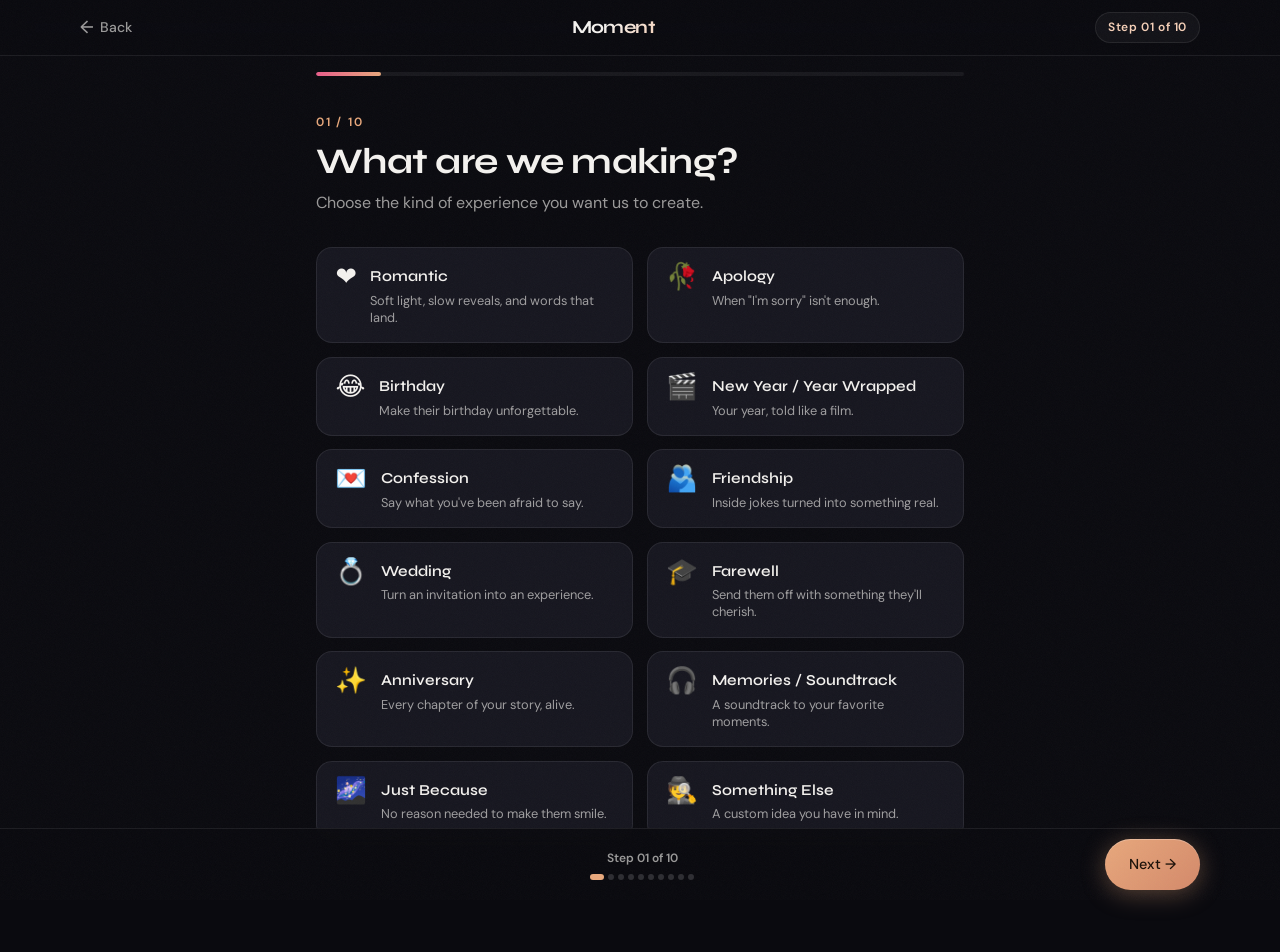
==== create.html @ ff1624d8 "Initial commit of Moments landing page and assets" ====
<!DOCTYPE html>
<html lang="en">
<head>
  <meta charset="UTF-8">
  <meta name="viewport" content="width=device-width, initial-scale=1.0">
  <meta name="description" content="Create your custom interactive digital experience with Moment. Tell us your story and we'll bring it to life.">
  <meta name="theme-color" content="#0a0a0f">

  <link rel="icon" href="assets/favicon.ico" type="image/x-icon">
  <link rel="stylesheet" href="style.css">
  <link rel="stylesheet" href="create.css">
  <title>Create Your Experience — Moment</title>
</head>
<body>

  <!-- Navigation -->
  <header class="nav nav--scrolled" id="create-nav">
    <div class="nav__inner">
      <a href="index.html" class="nav__back" aria-label="Back to home">
        <span class="nav__back-icon">←</span> Back
      </a>
      <a href="index.html" class="nav__logo" data-brand>Moment</a>
      <div class="nav__step-badge" id="step-badge">Step 1 of 10</div>
    </div>
  </header>

  <!-- Draft Restore Banner -->
  <div class="draft-banner is-hidden" id="draft-banner" role="alert">
    <div class="draft-banner__content">
      <span class="draft-banner__icon">💾</span>
      <span class="draft-banner__text">You have an unfinished request saved.</span>
    </div>
    <div class="draft-banner__actions">
      <button type="button" class="btn btn--ghost btn--sm" id="btn-restore-draft">Continue</button>
      <button type="button" class="btn btn--text btn--sm" id="btn-discard-draft">Start Over</button>
    </div>
  </div>

  <main class="create-main">
    <div class="container create-container">
      
      <!-- Top Progress Bar -->
      <div class="progress-bar-wrap" aria-hidden="true">
        <div class="progress-bar-track">
          <div class="progress-bar-fill" id="progress-fill" style="width: 10%;"></div>
        </div>
      </div>

      <!-- Form Container -->
      <form id="experience-form" class="create-form" novalidate>

        <!-- STEP 1: OCCASION -->
        <section class="form-step form-step--active" data-step="1" id="step-1">
          <div class="step-header">
            <span class="step-number">01 / 10</span>
            <h1 class="step-title">What are we making?</h1>
            <p class="step-subtitle">Choose the kind of experience you want us to create.</p>
          </div>

          <div class="options-grid options-grid--occasions" id="occasion-options">
            <button type="button" class="option-card" data-occasion="romantic">
              <span class="option-card__icon">❤️</span>
              <div class="option-card__text">
                <strong class="option-card__title">Romantic</strong>
                <span class="option-card__desc">Soft light, slow reveals, and words that land.</span>
              </div>
            </button>

            <button type="button" class="option-card" data-occasion="apology">
              <span class="option-card__icon">🥀</span>
              <div class="option-card__text">
                <strong class="option-card__title">Apology</strong>
                <span class="option-card__desc">When "I'm sorry" isn't enough.</span>
              </div>
            </button>

            <button type="button" class="option-card" data-occasion="birthday">
              <span class="option-card__icon">😂</span>
              <div class="option-card__text">
                <strong class="option-card__title">Birthday</strong>
                <span class="option-card__desc">Make their birthday unforgettable.</span>
              </div>
            </button>

            <button type="button" class="option-card" data-occasion="yearWrapped">
              <span class="option-card__icon">🎬</span>
              <div class="option-card__text">
                <strong class="option-card__title">New Year / Year Wrapped</strong>
                <span class="option-card__desc">Your year, told like a film.</span>
              </div>
            </button>

            <button type="button" class="option-card" data-occasion="confession">
              <span class="option-card__icon">💌</span>
              <div class="option-card__text">
                <strong class="option-card__title">Confession</strong>
                <span class="option-card__desc">Say what you've been afraid to say.</span>
              </div>
            </button>

            <button type="button" class="option-card" data-occasion="friendship">
              <span class="option-card__icon">🫂</span>
              <div class="option-card__text">
                <strong class="option-card__title">Friendship</strong>
                <span class="option-card__desc">Inside jokes turned into something real.</span>
              </div>
            </button>

            <button type="button" class="option-card" data-occasion="wedding">
              <span class="option-card__icon">💍</span>
              <div class="option-card__text">
                <strong class="option-card__title">Wedding</strong>
                <span class="option-card__desc">Turn an invitation into an experience.</span>
              </div>
            </button>

            <button type="button" class="option-card" data-occasion="farewell">
              <span class="option-card__icon">🎓</span>
              <div class="option-card__text">
                <strong class="option-card__title">Farewell</strong>
                <span class="option-card__desc">Send them off with something they'll cherish.</span>
              </div>
            </button>

            <button type="button" class="option-card" data-occasion="anniversary">
              <span class="option-card__icon">✨</span>
              <div class="option-card__text">
                <strong class="option-card__title">Anniversary</strong>
                <span class="option-card__desc">Every chapter of your story, alive.</span>
              </div>
            </button>

            <button type="button" class="option-card" data-occasion="memories">
              <span class="option-card__icon">🎧</span>
              <div class="option-card__text">
                <strong class="option-card__title">Memories / Soundtrack</strong>
                <span class="option-card__desc">A soundtrack to your favorite moments.</span>
              </div>
            </button>

            <button type="button" class="option-card" data-occasion="justBecause">
              <span class="option-card__icon">🌌</span>
              <div class="option-card__text">
                <strong class="option-card__title">Just Because</strong>
                <span class="option-card__desc">No reason needed to make them smile.</span>
              </div>
            </button>

            <button type="button" class="option-card" data-occasion="other">
              <span class="option-card__icon">🕵️</span>
              <div class="option-card__text">
                <strong class="option-card__title">Something Else</strong>
                <span class="option-card__desc">A custom idea you have in mind.</span>
              </div>
            </button>
          </div>
          <div class="field-error-msg" id="error-step-1">Please select an occasion to continue.</div>
        </section>

        <!-- STEP 2: ABOUT THEM -->
        <section class="form-step" data-step="2" id="step-2">
          <div class="step-header">
            <span class="step-number">02 / 10</span>
            <h2 class="step-title">Who are we making this for?</h2>
            <p class="step-subtitle">Help us get a feel for who they are.</p>
          </div>

          <div class="form-group">
            <label class="form-label" for="recipient-name">Recipient's Name <span class="required-star">*</span></label>
            <input type="text" id="recipient-name" class="form-control" placeholder="e.g. Sarah, Alex, Mom..." required>
            <div class="field-error-msg" id="error-recipient-name">Please enter their name.</div>
          </div>

          <div class="form-group">
            <label class="form-label">What's your relationship with them?</label>
            <div class="chips-grid" id="relationship-chips">
              <button type="button" class="chip-btn" data-rel="Partner">Partner</button>
              <button type="button" class="chip-btn" data-rel="Crush">Crush</button>
              <button type="button" class="chip-btn" data-rel="Best friend">Best friend</button>
              <button type="button" class="chip-btn" data-rel="Friend">Friend</button>
              <button type="button" class="chip-btn" data-rel="Sibling">Sibling</button>
              <button type="button" class="chip-btn" data-rel="Parent">Parent</button>
              <button type="button" class="chip-btn" data-rel="Family">Family</button>
              <button type="button" class="chip-btn" data-rel="Colleague">Colleague</button>
              <button type="button" class="chip-btn" data-rel="Other">Other</button>
            </div>
          </div>

          <div class="form-group">
            <label class="form-label" for="recipient-personality">What are they like?</label>
            <textarea id="recipient-personality" class="form-control" rows="3" placeholder="Funny, emotional, football obsessed, always late..."></textarea>
          </div>

          <div class="form-group">
            <label class="form-label" for="recipient-additional">Anything else we should know about them? <span class="optional-tag">(Optional)</span></label>
            <textarea id="recipient-additional" class="form-control" rows="2" placeholder="Any specific traits, favorite things, or details..."></textarea>
          </div>
        </section>

        <!-- STEP 3: THEIR STORY -->
        <section class="form-step" data-step="3" id="step-3">
          <div class="step-header">
            <span class="step-number">03 / 10</span>
            <h2 class="step-title">Their Story</h2>
            <p class="step-subtitle">Tell us about them. We'll turn your story into an experience.</p>
          </div>

          <div class="form-group">
            <label class="form-label" for="story-memory">What's one memory you'll never forget?</label>
            <textarea id="story-memory" class="form-control" rows="3" placeholder="That night we stayed up talking until 4 AM..."></textarea>
          </div>

          <div class="form-group">
            <label class="form-label" for="story-special">What makes them special to you?</label>
            <textarea id="story-special" class="form-control" rows="3" placeholder="The way she always listens even when she's having a terrible day..."></textarea>
          </div>

          <div class="form-group">
            <label class="form-label" for="story-jokes">Any inside jokes, nicknames or random things only you two understand?</label>
            <textarea id="story-jokes" class="form-control" rows="2" placeholder="The chai incident 😂"></textarea>
          </div>

          <div class="form-group">
            <label class="form-label" for="story-message">What do you want to say to them?</label>
            <textarea id="story-message" class="form-control form-control--large" rows="5" placeholder="Write whatever you've been holding back. Your exact words will shape the experience."></textarea>
          </div>

          <div class="form-group">
            <label class="form-label" for="story-notes">Anything else we should know? <span class="optional-tag">(Optional)</span></label>
            <textarea id="story-notes" class="form-control" rows="2" placeholder="Extra context, background story, or instructions..."></textarea>
          </div>
        </section>

        <!-- STEP 4: FEELING -->
        <section class="form-step" data-step="4" id="step-4">
          <div class="step-header">
            <span class="step-number">04 / 10</span>
            <h2 class="step-title">How should it feel?</h2>
            <p class="step-subtitle">Set the emotional tone of the experience.</p>
          </div>

          <div class="form-group">
            <label class="form-label">Overall Vibe / Mood <span class="hint-tag">(Select all that apply)</span></label>
            <div class="chips-grid" id="mood-chips">
              <button type="button" class="chip-btn" data-mood="❤️ Romantic">❤️ Romantic</button>
              <button type="button" class="chip-btn" data-mood="🥹 Emotional">🥹 Emotional</button>
              <button type="button" class="chip-btn" data-mood="😂 Funny">😂 Funny</button>
              <button type="button" class="chip-btn" data-mood="😭 Apologetic">😭 Apologetic</button>
              <button type="button" class="chip-btn" data-mood="✨ Wholesome">✨ Wholesome</button>
              <button type="button" class="chip-btn" data-mood="🔥 Chaotic">🔥 Chaotic</button>
              <button type="button" class="chip-btn" data-mood="🌙 Deep">🌙 Deep</button>
              <button type="button" class="chip-btn" data-mood="🎀 Cute">🎀 Cute</button>
              <button type="button" class="chip-btn" data-mood="🎬 Cinematic">🎬 Cinematic</button>
              <button type="button" class="chip-btn" data-mood="🤍 Minimal">🤍 Minimal</button>
              <button type="button" class="chip-btn" data-mood="💀 Roast">💀 Roast</button>
            </div>
          </div>

          <div class="form-group">
            <label class="form-label">What should they feel when they finish?</label>
            <div class="chips-grid" id="reaction-chips">
              <button type="button" class="chip-btn" data-reaction="Loved">Loved</button>
              <button type="button" class="chip-btn" data-reaction="Emotional">Emotional</button>
              <button type="button" class="chip-btn" data-reaction="Surprised">Surprised</button>
              <button type="button" class="chip-btn" data-reaction="Laughing">Laughing</button>
              <button type="button" class="chip-btn" data-reaction="Nostalgic">Nostalgic</button>
              <button type="button" class="chip-btn" data-reaction="Special">Special</button>
              <button type="button" class="chip-btn" data-reaction="Speechless">Speechless</button>
            </div>
          </div>

          <div class="form-group slider-group">
            <div class="slider-header">
              <label class="form-label" for="intensity-slider">How intense should it be?</label>
              <span class="slider-val-badge" id="intensity-val-label">Balanced</span>
            </div>
            <input type="range" id="intensity-slider" class="range-slider" min="1" max="5" value="3" step="1">
            <div class="slider-labels">
              <span>Subtle</span>
              <span>FULL EMOTIONAL DAMAGE</span>
            </div>
          </div>
        </section>

        <!-- STEP 5: PHOTOS -->
        <section class="form-step" data-step="5" id="step-5">
          <div class="step-header">
            <span class="step-number">05 / 10</span>
            <h2 class="step-title">Photos & Videos</h2>
            <p class="step-subtitle">Your package determines what media can be included.</p>
          </div>

          <div class="media-whatsapp-card" id="media-whatsapp-card">
            <div class="media-whatsapp-card__intro">
              <span class="media-whatsapp-card__icon" aria-hidden="true">📸</span>
              <div>
                <h3>What happens with your media?</h3>
                <p id="media-notice-text">Photos are included with Memories and photos + videos are included with Cinematic.</p>
              </div>
            </div>

            <div class="media-package-options" aria-label="Media included by package">
              <div class="media-package-card" data-media-package="essential" aria-current="false">
                <span class="media-package-card__name">ESSENTIAL</span>
                <span class="media-package-card__price">₹99</span>
                <span class="media-package-card__detail">Media not included</span>
              </div>

              <div class="media-package-card" data-media-package="memories" aria-current="false">
                <span class="media-package-card__name">MEMORIES</span>
                <span class="media-package-card__price">₹149</span>
                <span class="media-package-card__detail">Photos included</span>
              </div>

              <div class="media-package-card" data-media-package="cinematic" aria-current="false">
                <span class="media-package-card__name">CINEMATIC</span>
                <span class="media-package-card__price">₹199</span>
                <span class="media-package-card__detail">Photos + videos included</span>
              </div>
            </div>

            <div class="media-whatsapp-card__selected">
              <span class="media-whatsapp-card__check" aria-hidden="true">✓</span>
              <div>
                <strong id="media-selected-package">MEMORIES — ₹149</strong>
                <p id="media-status-text">No uploads needed here.</p>
              </div>
            </div>

            <div class="media-whatsapp-card__action">
              <strong>No uploads needed here.</strong>
              <p>After you submit your request, we'll contact you on WhatsApp and you'll send your photos/videos directly to us.</p>
            </div>
          </div>

          <p class="privacy-note">
            <span class="privacy-icon">🔒</span> Your media is collected privately through WhatsApp after we contact you.
          </p>
        </section>

        <!-- STEP 6: STYLE -->
        <section class="form-step" data-step="6" id="step-6">
          <div class="step-header">
            <span class="step-number">06 / 10</span>
            <h2 class="step-title">Give it a vibe.</h2>
            <p class="step-subtitle">Select the visual aesthetic for your experience.</p>
          </div>

          <div class="form-group">
            <label class="form-label">Visual Style</label>
            <div class="chips-grid" id="style-chips">
              <button type="button" class="chip-btn" data-style="🎬 Cinematic">🎬 Cinematic</button>
              <button type="button" class="chip-btn" data-style="🤍 Minimal">🤍 Minimal</button>
              <button type="button" class="chip-btn" data-style="🎀 Cute">🎀 Cute</button>
              <button type="button" class="chip-btn" data-style="✨ Elegant">✨ Elegant</button>
              <button type="button" class="chip-btn" data-style="🌙 Dark">🌙 Dark</button>
              <button type="button" class="chip-btn" data-style="🌈 Playful">🌈 Playful</button>
              <button type="button" class="chip-btn" data-style="📜 Vintage">📜 Vintage</button>
              <button type="button" class="chip-btn" data-style="❤️ Romantic">❤️ Romantic</button>
              <button type="button" class="chip-btn" data-style="🔥 Chaotic">🔥 Chaotic</button>
              <button type="button" class="chip-btn" data-style="🎲 Surprise Me">🎲 Surprise Me</button>
            </div>
          </div>

          <div class="form-group">
            <label class="form-label">Color Preference</label>
            <div class="chips-grid" id="color-chips">
              <button type="button" class="chip-btn" data-color="Let us choose">Let us choose</button>
              <button type="button" class="chip-btn" data-color="Dark">Dark</button>
              <button type="button" class="chip-btn" data-color="Warm">Warm</button>
              <button type="button" class="chip-btn" data-color="Pastel">Pastel</button>
              <button type="button" class="chip-btn" data-color="Black & White">Black & White</button>
              <button type="button" class="chip-btn" data-color="Romantic">Romantic</button>
              <button type="button" class="chip-btn" data-color="Custom">Custom</button>
            </div>
          </div>

          <div class="form-group">
            <label class="form-label" for="special-requests">Anything you definitely want included?</label>
            <textarea id="special-requests" class="form-control" rows="3" placeholder='e.g. "Make it football themed.", "Use an anime aesthetic.", "Don't use pink.", "Include our chai joke."'></textarea>
          </div>
        </section>

        <!-- STEP 7: PACKAGE -->
        <section class="form-step" data-step="7" id="step-7">
          <div class="step-header">
            <span class="step-number">07 / 10</span>
            <h2 class="step-title">Choose your experience.</h2>
            <p class="step-subtitle">Select the package that fits your moment.</p>
          </div>

          <div class="packages-grid" id="packages-grid">
            <!-- ESSENTIAL -->
            <div class="package-card" data-package="essential">
              <div class="package-card__header">
                <h3 class="package-card__title">ESSENTIAL</h3>
                <div class="package-card__price">₹99</div>
              </div>
              <p class="package-card__tagline">"Your story, turned into an interactive experience."</p>
              <ul class="package-card__features">
                <li>✓ Personalized experience</li>
                <li>✓ Custom content</li>
                <li>✓ Interactive animations</li>
                <li>✓ Shareable link</li>
                <li>✓ QR code</li>
                <li class="feature-disabled">✕ No customer photos</li>
              </ul>
              <button type="button" class="btn btn--ghost package-card__btn">Choose Essential</button>
            </div>

            <!-- MEMORIES -->
            <div class="package-card package-card--popular" data-package="memories">
              <div class="package-badge">Most Popular</div>
              <div class="package-card__header">
                <h3 class="package-card__title">MEMORIES</h3>
                <div class="package-card__price">₹149</div>
              </div>
              <p class="package-card__tagline">"Bring your favorite memories into it."</p>
              <ul class="package-card__features">
                <li>✓ Everything in Essential</li>
                <li>✓ Personalized photos</li>
                <li>✓ Photo/memory sections</li>
                <li>✓ Custom photo interactions</li>
                <li>✓ Shareable link</li>
                <li>✓ QR code</li>
              </ul>
              <button type="button" class="btn btn--primary package-card__btn">Choose Memories</button>
            </div>

            <!-- CINEMATIC -->
            <div class="package-card" data-package="cinematic">
              <div class="package-card__header">
                <h3 class="package-card__title">CINEMATIC</h3>
                <div class="package-card__price">₹199</div>
              </div>
              <p class="package-card__tagline">"Turn it into a full multimedia experience."</p>
              <ul class="package-card__features">
                <li>✓ Everything in Memories</li>
                <li>✓ Photo integration</li>
                <li>✓ Cinematic treatment</li>
                <li>✓ Advanced visual sections</li>
                <li>✓ Shareable link</li>
                <li>✓ QR code</li>
              </ul>
              <button type="button" class="btn btn--ghost package-card__btn">Choose Cinematic</button>
            </div>
          </div>

          <div class="price-breakdown-card" id="price-breakdown">
            <div class="price-breakdown__banner">Only ₹50 to get started.</div>
            <div class="price-breakdown__rows">
              <div class="price-row">
                <span>Total Package Amount</span>
                <strong id="calc-total">₹149</strong>
              </div>
              <div class="price-row price-row--highlight">
                <span>Advance Required Now</span>
                <strong id="calc-advance">₹50</strong>
              </div>
              <div class="price-row">
                <span>Remaining Before Final Delivery</span>
                <strong id="calc-remaining">₹99</strong>
              </div>
            </div>
          </div>
          <div class="field-error-msg" id="error-step-7">Please select a package to continue.</div>
        </section>

        <!-- STEP 8: DELIVERY -->
        <section class="form-step" data-step="8" id="step-8">
          <div class="step-header">
            <span class="step-number">08 / 10</span>
            <h2 class="step-title">Where should we send it?</h2>
            <p class="step-subtitle">We'll contact you on WhatsApp with delivery and payment details.</p>
          </div>

          <div class="form-group">
            <label class="form-label" for="customer-name">Your Name <span class="required-star">*</span></label>
            <input type="text" id="customer-name" class="form-control" placeholder="Your full name" required>
            <div class="field-error-msg" id="error-customer-name">Please enter your name.</div>
          </div>

          <div class="form-group">
            <label class="form-label" for="customer-whatsapp">WhatsApp Number <span class="required-star">*</span></label>
            <input type="tel" id="customer-whatsapp" class="form-control" placeholder="e.g. +91 9876543210" required>
            <div class="field-error-msg" id="error-customer-whatsapp">Please enter a valid WhatsApp number.</div>
          </div>

          <div class="form-group">
            <label class="form-label" for="customer-email">Email Address <span class="optional-tag">(Optional)</span></label>
            <input type="email" id="customer-email" class="form-control" placeholder="name@example.com">
          </div>

          <div class="form-group">
            <label class="form-label" for="customer-deadline">Date Needed / Deadline <span class="optional-tag">(Optional)</span></label>
            <input type="date" id="customer-deadline" class="form-control">
          </div>

          <div class="form-group">
            <label class="form-label">Preferred Delivery Method</label>
            <div class="chips-grid" id="delivery-chips">
              <button type="button" class="chip-btn chip-btn--selected" data-delivery="WhatsApp">WhatsApp</button>
              <button type="button" class="chip-btn" data-delivery="Email">Email</button>
              <button type="button" class="chip-btn" data-delivery="Both">Both</button>
            </div>
          </div>
        </section>

        <!-- STEP 9: REVIEW -->
        <section class="form-step" data-step="9" id="step-9">
          <div class="step-header">
            <span class="step-number">09 / 10</span>
            <h2 class="step-title">Review Your Request</h2>
            <p class="step-subtitle">Double check your details before submitting.</p>
          </div>

          <div class="review-card" id="review-card">
            <!-- Review items dynamically populated by create.js -->
          </div>

          <div class="clear-responses-wrap">
            <button type="button" class="btn-clear-responses" id="btn-clear-responses">Clear all responses</button>
          </div>
        </section>

        <!-- STEP 10: SUBMIT & PAYMENT -->
        <section class="form-step" data-step="10" id="step-10">
          <!-- State 1: Submit Ready -->
          <div class="submit-state" id="submit-state-ready">
            <div class="step-header text-center">
              <span class="step-number">10 / 10</span>
              <h1 class="step-title">Ready to make it?</h1>
              <p class="step-subtitle">You give us the story. We'll turn it into something they'll remember.</p>
            </div>

            <div class="submit-action-box">
              <button type="button" class="btn btn--primary btn--large btn--full" id="btn-submit-order">
                Submit My Request →
              </button>
            </div>
          </div>

          <!-- State 1.5: Submission Error Screen -->
          <div class="submit-error-state is-hidden" id="submit-error-state">
            <div class="payment-card" style="border-color: rgba(232, 93, 138, 0.5);">
              <span class="payment-icon">⚠️</span>
              <h2 class="payment-title">We couldn't send your request yet.</h2>
              <p class="payment-subtitle" id="error-message-text">Please check your internet connection or try again. Your form responses are safe.</p>
              <div class="payment-action-wrap">
                <button type="button" class="btn btn--primary btn--large btn--full" id="btn-retry-submit">
                  Try Again
                </button>
              </div>
            </div>
          </div>

          <!-- State 2: Payment / Advance Screen (Shows after submission) -->
          <div class="payment-state is-hidden" id="payment-state">
            <div class="payment-card">
              <div class="payment-card__header">
                <span class="payment-icon">❤️</span>
                <h2 class="payment-title">You're almost there.</h2>
                <p class="payment-subtitle">Your request has been received. A ₹50 advance starts your order.</p>
              </div>

              <div class="payment-amount-box">
                <span class="payment-label">ADVANCE PAYMENT</span>
                <div class="payment-amount">₹50</div>
              </div>

              <div class="payment-action-wrap">
                <button type="button" class="btn btn--primary btn--large btn--full" id="btn-pay-advance">
                  Pay ₹50 Advance →
                </button>
                <div class="payment-notice-text" id="payment-notice-text">
                  We'll start creating your experience after the ₹50 advance. The remaining balance is due before final delivery.
                </div>
              </div>
            </div>
          </div>

          <!-- State 3: Final Confirmation Screen -->
          <div class="confirmation-state is-hidden" id="confirmation-state">
            <div class="confirmation-card">
              <div class="confirmation-icon">✨</div>
              <h2 class="confirmation-title">Your request is in. ❤️</h2>
              <p class="confirmation-lead">Now the fun part begins.</p>
              <p class="confirmation-body">
                We'll contact you on WhatsApp with the next steps.
              </p>
              <div class="confirmation-cta">
                <a href="index.html" class="btn btn--ghost">Return to Home</a>
              </div>
            </div>
          </div>

        </section>

      </form>
    </div>
  </main>

  <!-- Sticky Bottom Navigation Bar -->
  <footer class="create-bar" id="create-bar">
    <div class="container create-bar__inner">
      <button type="button" class="btn btn--ghost" id="btn-prev" style="visibility: hidden;">
        ← Back
      </button>

      <div class="create-bar__status">
        <span class="create-bar__step-text" id="bar-step-text">Step 1 of 10</span>
        <div class="create-bar__dots" id="bar-dots"></div>
      </div>

      <button type="button" class="btn btn--primary" id="btn-next">
        Next →
      </button>
    </div>
  </footer>

  <script src="create.js"></script>
</body>
</html>
---- style.css ----
/* ============================================================
   MOMENT — Premium Landing Page Styles
   Mobile-first · Static · GitHub Pages
   ============================================================ */

@import url('https://fonts.googleapis.com/css2?family=DM+Sans:ital,opsz,wght@0,9..40,300;0,9..40,400;0,9..40,500;0,9..40,600;1,9..40,400&family=Syne:wght@500;600;700;800&display=swap');

/* --- Tokens --- */
:root {
  --bg: #0a0a0f;
  --bg-elevated: #12121a;
  --bg-card: #16161f;
  --surface: rgba(255, 255, 255, 0.04);
  --surface-hover: rgba(255, 255, 255, 0.07);
  --border: rgba(255, 255, 255, 0.08);
  --border-strong: rgba(255, 255, 255, 0.14);
  --text: #f4f2ef;
  --text-muted: rgba(244, 242, 239, 0.62);
  --text-dim: rgba(244, 242, 239, 0.4);
  --accent: #e8a87c;
  --accent-soft: #f5d0b8;
  --accent-glow: rgba(232, 168, 124, 0.35);
  --rose: #e85d8a;
  --rose-glow: rgba(232, 93, 138, 0.3);
  --violet: #9b7fe8;
  --gold: #d4a853;

  --font-display: 'Syne', system-ui, sans-serif;
  --font-body: 'DM Sans', system-ui, sans-serif;

  --radius-sm: 10px;
  --radius-md: 16px;
  --radius-lg: 24px;
  --radius-xl: 32px;

  --ease: cubic-bezier(0.22, 1, 0.36, 1);
  --ease-snap: cubic-bezier(0.34, 1.2, 0.48, 1);

  --nav-h: 56px;
  --section-pad: clamp(4rem, 10vw, 7rem);
  --container: min(1120px, 100% - 2rem);
}

/* --- Reset --- */
*,
*::before,
*::after {
  box-sizing: border-box;
  margin: 0;
  padding: 0;
}

html {
  scroll-behavior: smooth;
  -webkit-text-size-adjust: 100%;
}

body {
  font-family: var(--font-body);
  font-size: 1rem;
  line-height: 1.6;
  color: var(--text);
  background: var(--bg);
  overflow-x: hidden;
  -webkit-font-smoothing: antialiased;
}

img,
video {
  max-width: 100%;
  display: block;
}

a {
  color: inherit;
  text-decoration: none;
}

button {
  font: inherit;
  cursor: pointer;
  border: none;
  background: none;
  color: inherit;
}

ul {
  list-style: none;
}

/* --- Grain overlay --- */
body::before {
  content: '';
  position: fixed;
  inset: 0;
  pointer-events: none;
  z-index: 9999;
  opacity: 0.035;
  background-image: url("data:image/svg+xml,%3Csvg viewBox='0 0 256 256' xmlns='http://www.w3.org/2000/svg'%3E%3Cfilter id='n'%3E%3CfeTurbulence type='fractalNoise' baseFrequency='0.85' numOctaves='4' stitchTiles='stitch'/%3E%3C/filter%3E%3Crect width='100%25' height='100%25' filter='url(%23n)'/%3E%3C/svg%3E");
  background-repeat: repeat;
  background-size: 180px;
}

/* --- Layout --- */
.container {
  width: var(--container);
  margin-inline: auto;
}

.section {
  padding-block: var(--section-pad);
  position: relative;
}

.section-label {
  font-family: var(--font-body);
  font-size: 0.7rem;
  font-weight: 500;
  letter-spacing: 0.22em;
  text-transform: uppercase;
  color: var(--accent);
  margin-bottom: 0.75rem;
}

.section-title {
  font-family: var(--font-display);
  font-size: clamp(1.75rem, 5vw, 2.75rem);
  font-weight: 700;
  line-height: 1.15;
  letter-spacing: -0.02em;
  margin-bottom: 1rem;
}

.section-subtitle {
  font-size: clamp(0.95rem, 2.5vw, 1.1rem);
  color: var(--text-muted);
  max-width: 42ch;
  line-height: 1.65;
}

/* --- Buttons --- */
.btn {
  display: inline-flex;
  align-items: center;
  justify-content: center;
  gap: 0.4rem;
  padding: 0.85rem 1.5rem;
  border-radius: 999px;
  font-family: var(--font-body);
  font-size: 0.9rem;
  font-weight: 500;
  letter-spacing: 0.01em;
  transition: transform 0.35s var(--ease), box-shadow 0.35s var(--ease), background 0.35s var(--ease);
  -webkit-tap-highlight-color: transparent;
  white-space: nowrap;
}

.btn:active {
  transform: scale(0.97);
}

.btn--primary {
  background: linear-gradient(135deg, var(--accent) 0%, #d4896a 100%);
  color: #1a1008;
  box-shadow: 0 4px 24px var(--accent-glow), inset 0 1px 0 rgba(255, 255, 255, 0.25);
}

.btn--primary:hover {
  box-shadow: 0 8px 32px var(--accent-glow), inset 0 1px 0 rgba(255, 255, 255, 0.3);
  transform: translateY(-2px);
}

.btn--ghost {
  background: var(--surface);
  border: 1px solid var(--border-strong);
  color: var(--text);
  backdrop-filter: blur(12px);
  -webkit-backdrop-filter: blur(12px);
}

.btn--ghost:hover {
  background: var(--surface-hover);
  border-color: rgba(255, 255, 255, 0.2);
  transform: translateY(-2px);
}

.btn--large {
  padding: 1rem 2rem;
  font-size: 1rem;
}

/* --- Navigation --- */
.nav {
  position: fixed;
  top: 0;
  left: 0;
  right: 0;
  z-index: 100;
  height: var(--nav-h);
  display: flex;
  align-items: center;
  transition: background 0.4s var(--ease), border-color 0.4s var(--ease), backdrop-filter 0.4s;
}

.nav--scrolled {
  background: rgba(10, 10, 15, 0.82);
  backdrop-filter: blur(20px) saturate(1.4);
  -webkit-backdrop-filter: blur(20px) saturate(1.4);
  border-bottom: 1px solid var(--border);
}

.nav__inner {
  width: var(--container);
  margin-inline: auto;
  display: flex;
  align-items: center;
  justify-content: space-between;
}

.nav__logo {
  font-family: var(--font-display);
  font-size: 1.15rem;
  font-weight: 700;
  letter-spacing: -0.03em;
  background: linear-gradient(135deg, var(--text) 40%, var(--accent-soft));
  -webkit-background-clip: text;
  -webkit-text-fill-color: transparent;
  background-clip: text;
}

.nav__toggle {
  width: 40px;
  height: 40px;
  display: flex;
  flex-direction: column;
  align-items: center;
  justify-content: center;
  gap: 5px;
  border-radius: var(--radius-sm);
  -webkit-tap-highlight-color: transparent;
  position: relative;
  z-index: 110;
}

.nav__toggle span {
  display: block;
  width: 20px;
  height: 1.5px;
  background: var(--text);
  border-radius: 2px;
  transition: transform 0.35s var(--ease), opacity 0.35s;
}

.nav__toggle[aria-expanded='true'] span:nth-child(1) {
  transform: translateY(6.5px) rotate(45deg);
}

.nav__toggle[aria-expanded='true'] span:nth-child(2) {
  opacity: 0;
}

.nav__toggle[aria-expanded='true'] span:nth-child(3) {
  transform: translateY(-6.5px) rotate(-45deg);
}

.nav__menu {
  position: fixed;
  inset: var(--nav-h) 0 0 0;
  background: rgba(10, 10, 15, 0.96);
  backdrop-filter: blur(24px);
  -webkit-backdrop-filter: blur(24px);
  display: flex;
  flex-direction: column;
  align-items: center;
  justify-content: center;
  gap: 2rem;
  opacity: 0;
  visibility: hidden;
  transition: opacity 0.35s var(--ease), visibility 0.35s;
}

.nav-menu--open {
  opacity: 1;
  visibility: visible;
}

.nav__link {
  font-family: var(--font-display);
  font-size: 1.5rem;
  font-weight: 600;
  color: var(--text-muted);
  transition: color 0.3s;
}

.nav__link:hover,
.nav__link--cta {
  color: var(--text);
}

.nav__link--cta {
  color: var(--accent-soft);
}

body.nav-open {
  overflow: hidden;
}

@media (min-width: 768px) {
  .nav__toggle {
    display: none;
  }

  .nav__menu {
    position: static;
    flex-direction: row;
    gap: 2rem;
    opacity: 1;
    visibility: visible;
    background: none;
    backdrop-filter: none;
    inset: auto;
  }

  .nav__link {
    font-family: var(--font-body);
    font-size: 0.875rem;
    font-weight: 400;
  }
}

/* --- Hero --- */
.hero {
  min-height: 100dvh;
  min-height: 100vh;
  padding-top: calc(var(--nav-h) + 2rem);
  padding-bottom: 3rem;
  display: flex;
  flex-direction: column;
  justify-content: center;
  position: relative;
  overflow: hidden;
}

.hero__bg {
  position: absolute;
  inset: 0;
  pointer-events: none;
  z-index: 0;
}

.hero__glow {
  position: absolute;
  border-radius: 50%;
  filter: blur(80px);
  opacity: 0.5;
}

.hero__glow--1 {
  width: 60vw;
  height: 60vw;
  max-width: 500px;
  max-height: 500px;
  top: -10%;
  right: -20%;
  background: radial-gradient(circle, var(--rose-glow), transparent 70%);
  animation: glowDrift 14s ease-in-out infinite;
}

.hero__glow--2 {
  width: 50vw;
  height: 50vw;
  max-width: 400px;
  max-height: 400px;
  bottom: 10%;
  left: -15%;
  background: radial-gradient(circle, var(--accent-glow), transparent 70%);
  animation: glowDrift 18s ease-in-out infinite reverse;
}

@keyframes glowDrift {
  0%, 100% { transform: translate(0, 0) scale(1); }
  50% { transform: translate(20px, -15px) scale(1.08); }
}

.hero__inner {
  position: relative;
  z-index: 1;
  width: var(--container);
  margin-inline: auto;
  display: grid;
  gap: 2.5rem;
  align-items: center;
}

.hero__content {
  text-align: center;
}

.hero__headline {
  font-family: var(--font-display);
  font-size: clamp(2.1rem, 7.5vw, 4rem);
  font-weight: 800;
  line-height: 1.08;
  letter-spacing: -0.03em;
  margin-bottom: 1.25rem;
}

.hero__headline em {
  font-style: normal;
  background: linear-gradient(135deg, var(--accent-soft) 0%, var(--rose) 100%);
  -webkit-background-clip: text;
  -webkit-text-fill-color: transparent;
  background-clip: text;
}

.hero__sub {
  font-size: clamp(1rem, 3vw, 1.15rem);
  color: var(--text-muted);
  max-width: 34ch;
  margin-inline: auto;
  margin-bottom: 2rem;
  line-height: 1.65;
}

.hero__ctas {
  display: flex;
  flex-wrap: wrap;
  gap: 0.75rem;
  justify-content: center;
}

/* Hero visual composition */
.hero__visual {
  position: relative;
  width: min(320px, 85vw);
  height: min(420px, 70vw);
  margin-inline: auto;
  --px: 0;
  --py: 0;
  perspective: 1200px;
}

.hero__phone {
  position: absolute;
  left: 50%;
  top: 50%;
  width: 58%;
  aspect-ratio: 9 / 18;
  transform: translate(-50%, -50%) translate(calc(var(--px) * 12px), calc(var(--py) * 10px)) rotateY(calc(var(--px) * 8deg)) rotateX(calc(var(--py) * -6deg));
  border-radius: 28px;
  background: linear-gradient(160deg, #1e1e2a 0%, #0e0e14 100%);
  border: 2px solid var(--border-strong);
  box-shadow:
    0 40px 80px rgba(0, 0, 0, 0.55),
    0 0 60px var(--rose-glow),
    inset 0 1px 0 rgba(255, 255, 255, 0.1);
  overflow: hidden;
  transition: transform 0.15s ease-out;
  z-index: 3;
}

.hero__phone-notch {
  position: absolute;
  top: 8px;
  left: 50%;
  transform: translateX(-50%);
  width: 28%;
  height: 5px;
  background: #000;
  border-radius: 99px;
  z-index: 2;
}

.hero__phone-screen {
  position: absolute;
  inset: 12px;
  border-radius: 20px;
  background:
    radial-gradient(ellipse at 50% 0%, rgba(232, 93, 138, 0.25), transparent 55%),
    linear-gradient(180deg, #2a1a28 0%, #12101a 100%);
  display: flex;
  flex-direction: column;
  align-items: center;
  justify-content: center;
  gap: 0.5rem;
  padding: 1rem;
  overflow: hidden;
}

.hero__phone-text {
  font-family: var(--font-display);
  font-size: 0.65rem;
  font-weight: 600;
  text-align: center;
  color: var(--accent-soft);
  line-height: 1.4;
}

.hero__phone-line {
  width: 60%;
  height: 3px;
  border-radius: 99px;
  background: rgba(255, 255, 255, 0.12);
}

.hero__phone-line--short {
  width: 40%;
}

.hero__memory {
  position: absolute;
  padding: 0.6rem 0.85rem;
  border-radius: var(--radius-md);
  font-size: 0.75rem;
  font-weight: 500;
  backdrop-filter: blur(16px);
  -webkit-backdrop-filter: blur(16px);
  border: 1px solid var(--border-strong);
  box-shadow: 0 12px 32px rgba(0, 0, 0, 0.35);
  animation: floatMemory 5s ease-in-out infinite;
  z-index: 2;
}

.hero__memory--1 {
  top: 8%;
  left: -5%;
  background: rgba(232, 93, 138, 0.15);
  animation-delay: 0s;
  transform: translate(calc(var(--px) * -18px), calc(var(--py) * -12px));
}

.hero__memory--2 {
  top: 22%;
  right: -8%;
  background: rgba(155, 127, 232, 0.15);
  animation-delay: -1.5s;
  transform: translate(calc(var(--px) * 20px), calc(var(--py) * -8px));
}

.hero__memory--3 {
  bottom: 28%;
  left: -10%;
  background: rgba(232, 168, 124, 0.12);
  animation-delay: -3s;
  transform: translate(calc(var(--px) * -14px), calc(var(--py) * 14px));
}

.hero__memory--4 {
  bottom: 12%;
  right: -5%;
  background: rgba(212, 168, 83, 0.12);
  animation-delay: -2s;
  transform: translate(calc(var(--px) * 16px), calc(var(--py) * 10px));
}

@keyframes floatMemory {
  0%, 100% { translate: 0 0; }
  50% { translate: 0 -8px; }
}

.hero__card-float {
  position: absolute;
  width: 42%;
  aspect-ratio: 3 / 4;
  border-radius: var(--radius-md);
  background: linear-gradient(145deg, rgba(255, 255, 255, 0.1), rgba(255, 255, 255, 0.02));
  border: 1px solid var(--border);
  top: 50%;
  left: 50%;
  transform: translate(-130%, -60%) rotate(-12deg) translate(calc(var(--px) * -10px), calc(var(--py) * -6px));
  box-shadow: 0 20px 50px rgba(0, 0, 0, 0.4);
  z-index: 1;
  animation: cardBob 6s ease-in-out infinite;
}

@keyframes cardBob {
  0%, 100% { transform: translate(-130%, -60%) rotate(-12deg); }
  50% { transform: translate(-130%, -65%) rotate(-10deg); }
}

@media (min-width: 900px) {
  .hero__inner {
    grid-template-columns: 1fr 1fr;
    gap: 3rem;
  }

  .hero__content {
    text-align: left;
  }

  .hero__sub {
    margin-inline: 0;
  }

  .hero__ctas {
    justify-content: flex-start;
  }

  .hero__visual {
    width: 100%;
    height: 480px;
    margin-inline: 0;
  }
}

/* --- Promo Video --- */
.video-section {
  text-align: center;
}

.video-section .section-title {
  margin-bottom: 2rem;
}

.video-frame {
  position: relative;
  width: min(720px, 100%);
  margin-inline: auto;
  border-radius: var(--radius-lg);
  overflow: hidden;
  background: var(--bg-card);
  border: 1px solid var(--border);
  box-shadow:
    0 32px 64px rgba(0, 0, 0, 0.45),
    0 0 0 1px rgba(255, 255, 255, 0.04) inset;
}

.video-frame::before {
  content: '';
  position: absolute;
  inset: 0;
  border-radius: inherit;
  box-shadow: inset 0 0 80px rgba(0, 0, 0, 0.3);
  pointer-events: none;
  z-index: 2;
}

.video-frame video {
  width: 100%;
  aspect-ratio: 9 / 16;
  object-fit: cover;
  background: #0e0e14;
}

@media (min-width: 600px) {
  .video-frame video {
    aspect-ratio: 16 / 9;
  }
}

.video-play {
  position: absolute;
  inset: 0;
  display: flex;
  align-items: center;
  justify-content: center;
  z-index: 3;
  background: rgba(0, 0, 0, 0.25);
  transition: opacity 0.4s, background 0.4s;
}

.video-play.is-hidden {
  opacity: 0;
  pointer-events: none;
}

.video-play__btn {
  width: 72px;
  height: 72px;
  border-radius: 50%;
  background: rgba(255, 255, 255, 0.12);
  backdrop-filter: blur(12px);
  -webkit-backdrop-filter: blur(12px);
  border: 1px solid rgba(255, 255, 255, 0.25);
  display: flex;
  align-items: center;
  justify-content: center;
  font-size: 1.5rem;
  padding-left: 4px;
  transition: transform 0.35s var(--ease), background 0.35s;
  box-shadow: 0 8px 32px rgba(0, 0, 0, 0.4);
}

.video-play__btn:hover {
  transform: scale(1.08);
  background: rgba(255, 255, 255, 0.18);
}

/* --- Demo Cards --- */
.experiences {
  background:
    radial-gradient(ellipse 80% 50% at 50% 0%, rgba(232, 93, 138, 0.06), transparent),
    var(--bg);
}

.demo-grid {
  display: grid;
  grid-template-columns: 1fr;
  gap: 1.25rem;
  margin-top: 2.5rem;
}

@media (min-width: 540px) {
  .demo-grid {
    grid-template-columns: repeat(2, 1fr);
  }
}

@media (min-width: 900px) {
  .demo-grid {
    grid-template-columns: repeat(3, 1fr);
    gap: 1.5rem;
  }
}

@media (min-width: 1100px) {
  .demo-grid {
    grid-template-columns: repeat(4, 1fr);
  }
}

.demo-card {
  display: flex;
  flex-direction: column;
  border-radius: var(--radius-lg);
  overflow: hidden;
  background: var(--bg-card);
  border: 1px solid var(--border);
  transition: transform 0.4s var(--ease), box-shadow 0.4s var(--ease), border-color 0.4s;
  --tx: 0;
  --ty: 0;
  --rx: 0;
  --ry: 0;
  transform: translate3d(calc(var(--tx) * 1px), calc(var(--ty) * 1px), 0) rotateX(calc(var(--rx) * 1deg)) rotateY(calc(var(--ry) * 1deg));
  -webkit-tap-highlight-color: transparent;
}

.demo-card:hover {
  border-color: var(--border-strong);
  box-shadow: 0 24px 48px rgba(0, 0, 0, 0.35);
}

.demo-card__preview {
  aspect-ratio: 4 / 3;
  position: relative;
  overflow: hidden;
}

.demo-card__img {
  width: 100%;
  height: 100%;
  object-fit: cover;
}

.demo-card__visual {
  width: 100%;
  height: 100%;
  display: flex;
  align-items: center;
  justify-content: center;
  position: relative;
}

.demo-card__visual::before {
  content: '';
  position: absolute;
  inset: 0;
  opacity: 0.6;
  animation: cardShimmer 8s ease-in-out infinite;
}

@keyframes cardShimmer {
  0%, 100% { opacity: 0.5; }
  50% { opacity: 0.8; }
}

.demo-card__emoji {
  font-size: 2.5rem;
  position: relative;
  z-index: 1;
  filter: drop-shadow(0 4px 12px rgba(0, 0, 0, 0.3));
}

/* Theme-specific demo visuals */
.demo-card__visual--romantic {
  background: linear-gradient(145deg, #3d1f2e 0%, #1a0e14 100%);
}
.demo-card__visual--romantic::before {
  background: radial-gradient(circle at 30% 30%, rgba(232, 93, 138, 0.4), transparent 60%);
}

.demo-card__visual--apology {
  background: linear-gradient(145deg, #2a1520 0%, #120a10 100%);
}
.demo-card__visual--apology::before {
  background: radial-gradient(circle at 70% 40%, rgba(120, 40, 60, 0.5), transparent 55%);
}

.demo-card__visual--birthday {
  background: linear-gradient(145deg, #3d2810 0%, #1a1008 100%);
}
.demo-card__visual--birthday::before {
  background: radial-gradient(circle at 50% 20%, rgba(255, 180, 80, 0.45), transparent 50%);
}

.demo-card__visual--year-wrapped {
  background: linear-gradient(145deg, #1e1a14 0%, #0a0908 100%);
}
.demo-card__visual--year-wrapped::before {
  background: repeating-linear-gradient(90deg, transparent, transparent 8px, rgba(212, 168, 83, 0.08) 8px, rgba(212, 168, 83, 0.08) 9px);
}

.demo-card__visual--wedding {
  background: linear-gradient(145deg, #2a2418 0%, #12100a 100%);
}
.demo-card__visual--wedding::before {
  background: radial-gradient(circle at 50% 60%, rgba(212, 168, 83, 0.3), transparent 55%);
}

.demo-card__visual--friendship {
  background: linear-gradient(145deg, #1a2830 0%, #0a1014 100%);
}
.demo-card__visual--friendship::before {
  background: radial-gradient(circle at 40% 50%, rgba(92, 180, 200, 0.35), transparent 55%);
}

.demo-card__visual--anniversary {
  background: linear-gradient(145deg, #281a3a 0%, #100a18 100%);
}
.demo-card__visual--anniversary::before {
  background: radial-gradient(circle at 60% 30%, rgba(155, 127, 232, 0.4), transparent 55%);
}

.demo-card__visual--confession {
  background: linear-gradient(145deg, #2a1828 0%, #100810 100%);
}
.demo-card__visual--confession::before {
  background: radial-gradient(circle at 50% 50%, rgba(232, 93, 138, 0.25), transparent 60%);
}

.demo-card__body {
  padding: 1.15rem 1.25rem 1.35rem;
  display: flex;
  flex-direction: column;
  gap: 0.4rem;
  flex: 1;
}

.demo-card__tag {
  font-family: var(--font-display);
  font-size: 0.95rem;
  font-weight: 600;
}

.demo-card__desc {
  font-size: 0.82rem;
  color: var(--text-muted);
  line-height: 1.5;
  flex: 1;
}

.demo-card__link {
  font-size: 0.8rem;
  font-weight: 500;
  color: var(--accent-soft);
  margin-top: 0.5rem;
  transition: letter-spacing 0.3s;
}

.demo-card:hover .demo-card__link {
  letter-spacing: 0.03em;
}

/* --- How It Works --- */
.steps {
  display: grid;
  gap: 1.5rem;
  margin-top: 2.5rem;
}

@media (min-width: 768px) {
  .steps {
    grid-template-columns: repeat(3, 1fr);
    gap: 2rem;
  }
}

.step {
  padding: 1.75rem;
  border-radius: var(--radius-lg);
  background: var(--surface);
  border: 1px solid var(--border);
  position: relative;
  overflow: hidden;
}

.step::before {
  content: '';
  position: absolute;
  top: 0;
  left: 0;
  right: 0;
  height: 2px;
  background: linear-gradient(90deg, transparent, var(--accent), transparent);
  opacity: 0.5;
}

.step__num {
  font-family: var(--font-display);
  font-size: 0.75rem;
  font-weight: 700;
  letter-spacing: 0.15em;
  color: var(--accent);
  margin-bottom: 1rem;
}

.step__title {
  font-family: var(--font-display);
  font-size: 1.2rem;
  font-weight: 600;
  margin-bottom: 0.6rem;
}

.step__text {
  font-size: 0.88rem;
  color: var(--text-muted);
  line-height: 1.6;
}

/* --- Occasions --- */
.occasions-grid {
  display: grid;
  grid-template-columns: repeat(3, 1fr);
  gap: 0.75rem;
  margin-top: 2rem;
}

@media (min-width: 540px) {
  .occasions-grid {
    grid-template-columns: repeat(4, 1fr);
  }
}

@media (min-width: 768px) {
  .occasions-grid {
    grid-template-columns: repeat(6, 1fr);
    gap: 1rem;
  }
}

.occasion-chip {
  display: flex;
  flex-direction: column;
  align-items: center;
  gap: 0.5rem;
  padding: 1rem 0.5rem;
  border-radius: var(--radius-md);
  background: var(--surface);
  border: 1px solid var(--border);
  text-align: center;
  transition: background 0.3s, border-color 0.3s, transform 0.3s var(--ease);
  -webkit-tap-highlight-color: transparent;
}

.occasion-chip:hover {
  background: var(--surface-hover);
  border-color: var(--border-strong);
  transform: translateY(-3px);
}

.occasion-chip__icon {
  font-size: 1.5rem;
}

.occasion-chip__label {
  font-size: 0.68rem;
  font-weight: 500;
  color: var(--text-muted);
  line-height: 1.3;
}

/* --- Story Transform --- */
.story-transform {
  background:
    radial-gradient(ellipse 60% 40% at 50% 50%, rgba(155, 127, 232, 0.08), transparent),
    var(--bg-elevated);
  overflow: hidden;
}

.story-transform__grid {
  display: grid;
  gap: 2rem;
  margin-top: 2.5rem;
  align-items: center;
}

@media (min-width: 900px) {
  .story-transform__grid {
    grid-template-columns: 1fr auto 1fr;
    gap: 2.5rem;
  }
}

.story-panel {
  padding: 1.75rem;
  border-radius: var(--radius-lg);
  border: 1px solid var(--border);
  position: relative;
}

.story-panel--raw {
  background: rgba(255, 255, 255, 0.02);
  font-family: var(--font-body);
  font-size: 0.92rem;
  color: var(--text-muted);
  line-height: 1.75;
  font-style: italic;
}

.story-panel--raw p + p {
  margin-top: 0.75rem;
}

.story-panel--result {
  background: linear-gradient(145deg, rgba(232, 93, 138, 0.08), rgba(155, 127, 232, 0.06));
  min-height: 220px;
  display: flex;
  align-items: center;
  justify-content: center;
  overflow: hidden;
}

.story-experience-preview {
  width: 85%;
  max-width: 240px;
  aspect-ratio: 3 / 4;
  border-radius: var(--radius-md);
  background:
    radial-gradient(ellipse at 50% 0%, rgba(232, 93, 138, 0.3), transparent 50%),
    linear-gradient(180deg, #2a1a28, #12101a);
  border: 1px solid var(--border-strong);
  box-shadow: 0 24px 48px rgba(0, 0, 0, 0.4);
  display: flex;
  flex-direction: column;
  align-items: center;
  justify-content: center;
  gap: 0.75rem;
  padding: 1.25rem;
  transform: scale(0.92);
  opacity: 0.7;
  transition: transform 0.8s var(--ease), opacity 0.8s var(--ease), box-shadow 0.8s;
}

.story-transform.is-active .story-experience-preview {
  transform: scale(1);
  opacity: 1;
  box-shadow: 0 32px 64px rgba(232, 93, 138, 0.2);
}

.story-experience-preview__seal {
  font-size: 1.5rem;
}

.story-experience-preview__title {
  font-family: var(--font-display);
  font-size: 0.85rem;
  font-weight: 600;
  text-align: center;
  color: var(--accent-soft);
}

.story-experience-preview__line {
  width: 70%;
  height: 2px;
  border-radius: 99px;
  background: rgba(255, 255, 255, 0.15);
}

.story-arrow {
  display: flex;
  flex-direction: column;
  align-items: center;
  gap: 0.5rem;
  color: var(--text-dim);
  font-size: 0.7rem;
  letter-spacing: 0.12em;
  text-transform: uppercase;
}

.story-arrow__icon {
  font-size: 1.5rem;
  color: var(--accent);
  animation: arrowPulse 2s ease-in-out infinite;
}

@keyframes arrowPulse {
  0%, 100% { opacity: 0.5; transform: translateY(0); }
  50% { opacity: 1; transform: translateY(4px); }
}

.story-labels {
  display: flex;
  justify-content: center;
  gap: 1.5rem;
  margin-top: 2rem;
  flex-wrap: wrap;
}

.story-label {
  font-size: 0.65rem;
  font-weight: 500;
  letter-spacing: 0.18em;
  text-transform: uppercase;
  color: var(--text-dim);
  display: flex;
  align-items: center;
  gap: 0.5rem;
}

.story-label::after {
  content: '→';
  color: var(--accent);
  opacity: 0.5;
}

.story-label:last-child::after {
  display: none;
}

/* --- Why Different --- */
.benefits {
  display: grid;
  gap: 1.25rem;
  margin-top: 2.5rem;
}

@media (min-width: 540px) {
  .benefits {
    grid-template-columns: repeat(2, 1fr);
  }
}

@media (min-width: 900px) {
  .benefits {
    grid-template-columns: repeat(4, 1fr);
    gap: 1.5rem;
  }
}

.benefit {
  padding: 1.5rem;
  border-radius: var(--radius-lg);
  background: var(--surface);
  border: 1px solid var(--border);
  transition: border-color 0.35s, transform 0.35s var(--ease);
}

.benefit:hover {
  border-color: var(--border-strong);
  transform: translateY(-4px);
}

.benefit__icon {
  width: 44px;
  height: 44px;
  border-radius: 12px;
  background: linear-gradient(135deg, rgba(232, 168, 124, 0.15), rgba(232, 93, 138, 0.1));
  display: flex;
  align-items: center;
  justify-content: center;
  font-size: 1.25rem;
  margin-bottom: 1rem;
}

.benefit__title {
  font-family: var(--font-display);
  font-size: 1rem;
  font-weight: 600;
  margin-bottom: 0.5rem;
}

.benefit__text {
  font-size: 0.82rem;
  color: var(--text-muted);
  line-height: 1.55;
}

/* --- Testimonials --- */
.testimonials {
  background: var(--bg-elevated);
}

.testimonials-track {
  display: flex;
  gap: 1.25rem;
  margin-top: 2rem;
  overflow-x: auto;
  scroll-snap-type: x mandatory;
  -webkit-overflow-scrolling: touch;
  padding-bottom: 0.5rem;
  scrollbar-width: none;
}

.testimonials-track::-webkit-scrollbar {
  display: none;
}

.testimonial {
  flex: 0 0 min(300px, 85vw);
  scroll-snap-align: start;
  padding: 1.75rem;
  border-radius: var(--radius-lg);
  background: var(--surface);
  border: 1px solid var(--border);
  border-style: dashed;
}

.testimonial__quote {
  font-size: 1.05rem;
  line-height: 1.55;
  margin-bottom: 1rem;
  font-style: italic;
}

.testimonial__author {
  font-size: 0.75rem;
  color: var(--text-dim);
  letter-spacing: 0.02em;
}

@media (min-width: 900px) {
  .testimonials-track {
    display: grid;
    grid-template-columns: repeat(3, 1fr);
    overflow: visible;
  }

  .testimonial {
    flex: none;
  }
}

/* --- Final CTA --- */
.final-cta {
  text-align: center;
  position: relative;
  overflow: hidden;
}

.final-cta__glow {
  position: absolute;
  width: 80%;
  height: 60%;
  left: 50%;
  top: 50%;
  transform: translate(-50%, -50%);
  background: radial-gradient(ellipse, var(--accent-glow), transparent 70%);
  filter: blur(60px);
  opacity: 0.4;
  pointer-events: none;
}

.final-cta .container {
  position: relative;
  z-index: 1;
}

.final-cta .section-title {
  max-width: 18ch;
  margin-inline: auto;
  margin-bottom: 1.25rem;
}

.final-cta .section-subtitle {
  margin-inline: auto;
  margin-bottom: 2rem;
}

/* --- Footer --- */
.footer {
  padding: 2.5rem 0 2rem;
  border-top: 1px solid var(--border);
}

.footer__inner {
  display: flex;
  flex-direction: column;
  gap: 1.5rem;
  align-items: center;
  text-align: center;
}

.footer__brand {
  font-family: var(--font-display);
  font-size: 1.1rem;
  font-weight: 700;
}

.footer__tagline {
  font-size: 0.82rem;
  color: var(--text-dim);
  margin-top: 0.25rem;
}

.footer__links {
  display: flex;
  flex-wrap: wrap;
  gap: 1.25rem;
  justify-content: center;
}

.footer__link {
  font-size: 0.82rem;
  color: var(--text-muted);
  transition: color 0.3s;
}

.footer__link:hover {
  color: var(--text);
}

.footer__copy {
  font-size: 0.72rem;
  color: var(--text-dim);
}

@media (min-width: 768px) {
  .footer__inner {
    flex-direction: row;
    justify-content: space-between;
    text-align: left;
  }

  .footer__links {
    order: 0;
  }
}

/* --- Scroll Reveal --- */
.reveal {
  opacity: 0;
  transform: translateY(24px);
  transition: opacity 0.7s var(--ease), transform 0.7s var(--ease);
}

.reveal.is-visible {
  opacity: 1;
  transform: translateY(0);
}

.reveal-delay-1 { transition-delay: 0.1s; }
.reveal-delay-2 { transition-delay: 0.2s; }
.reveal-delay-3 { transition-delay: 0.3s; }

/* --- Reduced Motion --- */
.reduce-motion *,
.reduce-motion *::before,
.reduce-motion *::after {
  animation-duration: 0.01ms !important;
  animation-iteration-count: 1 !important;
  transition-duration: 0.01ms !important;
}

@media (prefers-reduced-motion: reduce) {
  html {
    scroll-behavior: auto;
  }

  .reveal {
    opacity: 1;
    transform: none;
  }
}
---- create.css ----
/* ============================================================
   MOMENT — Create Your Experience Styles
   Extends style.css · Mobile-First · Premium Aesthetic
   ============================================================ */

/* Layout & Main Container */
.create-main {
  min-height: calc(100vh - var(--nav-h) - 80px);
  padding-top: calc(var(--nav-h) + 1rem);
  padding-bottom: 7rem; /* Spacing for sticky bottom bar */
  display: flex;
  flex-direction: column;
}

.create-container {
  max-width: 680px;
  width: 100%;
  margin-inline: auto;
  padding-inline: 1rem;
}

/* Nav Customizations */
.nav__back {
  display: inline-flex;
  align-items: center;
  gap: 0.35rem;
  font-size: 0.875rem;
  font-weight: 500;
  color: var(--text-muted);
  transition: color 0.2s ease;
}

.nav__back:hover {
  color: var(--text);
}

.nav__back-icon {
  font-size: 1.1rem;
  line-height: 1;
}

.nav__step-badge {
  font-family: var(--font-body);
  font-size: 0.75rem;
  font-weight: 600;
  letter-spacing: 0.05em;
  padding: 0.3rem 0.75rem;
  border-radius: 99px;
  background: var(--surface);
  border: 1px solid var(--border);
  color: var(--accent-soft);
}

/* Draft Banner */
.draft-banner {
  position: sticky;
  top: var(--nav-h);
  z-index: 90;
  background: rgba(22, 22, 31, 0.95);
  backdrop-filter: blur(16px);
  -webkit-backdrop-filter: blur(16px);
  border-bottom: 1px solid var(--border-strong);
  padding: 0.75rem 1rem;
  display: flex;
  align-items: center;
  justify-content: space-between;
  gap: 1rem;
  box-shadow: 0 8px 24px rgba(0, 0, 0, 0.3);
  animation: slideDown 0.35s var(--ease);
}

.draft-banner.is-hidden {
  display: none !important;
}

.draft-banner__content {
  display: flex;
  align-items: center;
  gap: 0.5rem;
  font-size: 0.85rem;
  color: var(--text);
}

.draft-banner__actions {
  display: flex;
  align-items: center;
  gap: 0.5rem;
}

.btn--sm {
  padding: 0.4rem 0.85rem;
  font-size: 0.8rem;
}

.btn--text {
  background: transparent;
  color: var(--text-muted);
  text-decoration: underline;
  padding: 0.4rem 0.5rem;
  font-size: 0.8rem;
}

.btn--text:hover {
  color: var(--text);
}

/* Top Progress Bar */
.progress-bar-wrap {
  margin-bottom: 2rem;
}

.progress-bar-track {
  width: 100%;
  height: 4px;
  background: rgba(255, 255, 255, 0.06);
  border-radius: 99px;
  overflow: hidden;
}

.progress-bar-fill {
  height: 100%;
  background: linear-gradient(90deg, var(--rose) 0%, var(--accent) 100%);
  border-radius: 99px;
  transition: width 0.4s var(--ease);
}

/* Step Layout & Animation */
.create-form {
  position: relative;
}

.form-step {
  display: none;
  opacity: 0;
  transform: translateY(12px);
  transition: opacity 0.35s var(--ease), transform 0.35s var(--ease);
}

.form-step--active {
  display: block;
  opacity: 1;
  transform: translateY(0);
}

.step-header {
  margin-bottom: 2rem;
}

.step-header.text-center {
  text-align: center;
}

.step-number {
  display: inline-block;
  font-size: 0.75rem;
  font-weight: 600;
  letter-spacing: 0.15em;
  text-transform: uppercase;
  color: var(--accent);
  margin-bottom: 0.5rem;
}

.step-title {
  font-family: var(--font-display);
  font-size: clamp(1.6rem, 5vw, 2.25rem);
  font-weight: 700;
  line-height: 1.2;
  letter-spacing: -0.02em;
  color: var(--text);
  margin-bottom: 0.5rem;
}

.step-subtitle {
  font-size: clamp(0.9rem, 2.5vw, 1rem);
  color: var(--text-muted);
  line-height: 1.5;
}

/* Form Controls & Inputs */
.form-group {
  margin-bottom: 1.75rem;
}

.form-label {
  display: block;
  font-size: 0.9rem;
  font-weight: 500;
  color: var(--text);
  margin-bottom: 0.5rem;
}

.required-star {
  color: var(--rose);
}

.optional-tag,
.hint-tag {
  font-size: 0.75rem;
  font-weight: 400;
  color: var(--text-dim);
  margin-left: 0.25rem;
}

.form-control {
  width: 100%;
  padding: 0.85rem 1rem;
  background: var(--bg-elevated);
  border: 1px solid var(--border);
  border-radius: var(--radius-md);
  color: var(--text);
  font-family: var(--font-body);
  font-size: 0.95rem;
  line-height: 1.5;
  transition: border-color 0.25s, box-shadow 0.25s, background 0.25s;
  -webkit-appearance: none;
  appearance: none;
  -webkit-appearance: none;
  -moz-appearance: none;
}

.form-control::placeholder {
  color: var(--text-dim);
}

.form-control:focus {
  outline: none;
  border-color: var(--accent);
  box-shadow: 0 0 0 3px var(--accent-glow);
  background: #151522;
}

.form-control--large {
  min-height: 130px;
}

.field-error-msg {
  display: none;
  font-size: 0.8rem;
  color: #ff6b6b;
  margin-top: 0.4rem;
}

.field-error-msg.is-visible {
  display: block;
}

/* STEP 1: Occasion Options Grid */
.options-grid {
  display: grid;
  grid-template-columns: 1fr;
  gap: 0.85rem;
}

@media (min-width: 520px) {
  .options-grid--occasions {
    grid-template-columns: repeat(2, 1fr);
  }
}

.option-card {
  display: flex;
  align-items: flex-start;
  gap: 0.85rem;
  padding: 1rem 1.15rem;
  background: var(--bg-card);
  border: 1px solid var(--border);
  border-radius: var(--radius-md);
  text-align: left;
  transition: transform 0.25s var(--ease), border-color 0.25s, background 0.25s, box-shadow 0.25s;
  width: 100%;
  -webkit-tap-highlight-color: transparent;
}

.option-card:hover {
  border-color: var(--border-strong);
  background: var(--bg-elevated);
  transform: translateY(-2px);
}

.option-card:active {
  transform: scale(0.98);
}

.option-card--selected {
  border-color: var(--accent) !important;
  background: rgba(232, 168, 124, 0.08) !important;
  box-shadow: 0 0 20px rgba(232, 168, 124, 0.15), inset 0 0 0 1px var(--accent);
}

.option-card__icon {
  font-size: 1.6rem;
  line-height: 1;
  flex-shrink: 0;
}

.option-card__text {
  display: flex;
  flex-direction: column;
  gap: 0.2rem;
}

.option-card__title {
  font-family: var(--font-display);
  font-size: 0.95rem;
  font-weight: 600;
  color: var(--text);
}

.option-card__desc {
  font-size: 0.8rem;
  color: var(--text-muted);
  line-height: 1.35;
}

/* Chips Grid (Relationships, Moods, Styles, Colors, Delivery) */
.chips-grid {
  display: flex;
  flex-wrap: wrap;
  gap: 0.6rem;
}

.chip-btn {
  display: inline-flex;
  align-items: center;
  justify-content: center;
  padding: 0.55rem 1rem;
  background: var(--surface);
  border: 1px solid var(--border);
  border-radius: 99px;
  font-family: var(--font-body);
  font-size: 0.85rem;
  font-weight: 500;
  color: var(--text-muted);
  transition: all 0.2s var(--ease);
  -webkit-tap-highlight-color: transparent;
}

.chip-btn:hover {
  background: var(--surface-hover);
  color: var(--text);
  border-color: var(--border-strong);
}

.chip-btn:active {
  transform: scale(0.96);
}

.chip-btn--selected {
  background: linear-gradient(135deg, rgba(232, 168, 124, 0.2) 0%, rgba(232, 93, 138, 0.2) 100%) !important;
  border-color: var(--accent) !important;
  color: var(--accent-soft) !important;
  font-weight: 600;
  box-shadow: 0 0 12px var(--accent-glow);
}

/* Slider Group (Intensity) */
.slider-group {
  background: var(--bg-card);
  padding: 1.25rem 1.5rem;
  border-radius: var(--radius-lg);
  border: 1px solid var(--border);
}

.slider-header {
  display: flex;
  align-items: center;
  justify-content: space-between;
  margin-bottom: 1rem;
}

.slider-header .form-label {
  margin-bottom: 0;
}

.slider-val-badge {
  font-size: 0.8rem;
  font-weight: 600;
  color: var(--accent);
  background: rgba(232, 168, 124, 0.12);
  padding: 0.2rem 0.6rem;
  border-radius: 99px;
}

.range-slider {
  width: 100%;
  height: 6px;
  background: rgba(255, 255, 255, 0.1);
  border-radius: 99px;
  outline: none;
  -webkit-appearance: none;
  appearance: none;
  -webkit-appearance: none;
  -moz-appearance: none;
  margin-bottom: 0.75rem;
}

.range-slider::-webkit-slider-thumb {
  -webkit-appearance: none;
  width: 22px;
  height: 22px;
  border-radius: 50%;
  background: var(--accent);
  box-shadow: 0 0 12px var(--accent-glow);
  cursor: pointer;
  transition: transform 0.2s;
}

.range-slider::-webkit-slider-thumb:hover {
  transform: scale(1.15);
}

.slider-labels {
  display: flex;
  justify-content: space-between;
  font-size: 0.75rem;
  color: var(--text-dim);
  font-weight: 500;
}

/* STEP 5: Media Upload & Previews */
.media-package-notice {
  background: rgba(155, 127, 232, 0.1);
  border: 1px solid rgba(155, 127, 232, 0.25);
  border-radius: var(--radius-md);
  padding: 0.85rem 1rem;
  display: flex;
  align-items: flex-start;
  gap: 0.6rem;
  font-size: 0.85rem;
  color: var(--text-muted);
  margin-bottom: 1.5rem;
}

.privacy-note {
  font-size: 0.8rem;
  color: var(--text-dim);
  display: flex;
  align-items: center;
  gap: 0.4rem;
}

/* STEP 7: Package Cards & Pricing Breakdown */
.packages-grid {
  display: grid;
  grid-template-columns: 1fr;
  gap: 1.25rem;
  margin-bottom: 2rem;
}

@media (min-width: 640px) {
  .packages-grid {
    grid-template-columns: repeat(3, 1fr);
  }
}

.package-card {
  position: relative;
  background: var(--bg-card);
  border: 1px solid var(--border);
  border-radius: var(--radius-lg);
  padding: 1.5rem 1.25rem;
  display: flex;
  flex-direction: column;
  transition: all 0.3s var(--ease);
}

.package-card:hover {
  border-color: var(--border-strong);
  transform: translateY(-3px);
}

.package-card--selected {
  border-color: var(--accent) !important;
  background: var(--bg-elevated) !important;
  box-shadow: 0 12px 36px rgba(232, 168, 124, 0.15), inset 0 0 0 1px var(--accent);
}

.package-badge {
  position: absolute;
  top: -12px;
  right: 16px;
  background: linear-gradient(135deg, var(--rose) 0%, var(--accent) 100%);
  color: #1a1008;
  font-size: 0.7rem;
  font-weight: 700;
  letter-spacing: 0.05em;
  text-transform: uppercase;
  padding: 0.25rem 0.65rem;
  border-radius: 99px;
  box-shadow: 0 4px 12px var(--rose-glow);
}

.package-card__header {
  display: flex;
  align-items: baseline;
  justify-content: space-between;
  margin-bottom: 0.5rem;
}

.package-card__title {
  font-family: var(--font-display);
  font-size: 1.1rem;
  font-weight: 700;
  color: var(--text);
}

.package-card__price {
  font-family: var(--font-display);
  font-size: 1.4rem;
  font-weight: 800;
  color: var(--accent);
}

.package-card__tagline {
  font-size: 0.8rem;
  color: var(--text-muted);
  margin-bottom: 1.25rem;
  line-height: 1.4;
  font-style: italic;
}

.package-card__features {
  font-size: 0.8rem;
  color: var(--text);
  display: flex;
  flex-direction: column;
  gap: 0.5rem;
  margin-bottom: 1.5rem;
  flex-grow: 1;
}

.package-card__features .feature-disabled {
  color: var(--text-dim);
  text-decoration: line-through;
}

.package-card__btn {
  width: 100%;
  padding: 0.7rem 1rem;
  font-size: 0.85rem;
}

.price-breakdown-card {
  background: var(--bg-card);
  border: 1px solid var(--border-strong);
  border-radius: var(--radius-lg);
  padding: 1.25rem 1.5rem;
  box-shadow: 0 12px 32px rgba(0, 0, 0, 0.3);
}

.price-breakdown__banner {
  font-family: var(--font-display);
  font-size: 1.05rem;
  font-weight: 700;
  color: var(--accent-soft);
  text-align: center;
  padding-bottom: 1rem;
  margin-bottom: 1rem;
  border-bottom: 1px solid var(--border);
}

.price-breakdown__rows {
  display: flex;
  flex-direction: column;
  gap: 0.65rem;
}

.price-row {
  display: flex;
  align-items: center;
  justify-content: space-between;
  font-size: 0.875rem;
  color: var(--text-muted);
}

.price-row strong {
  color: var(--text);
}

.price-row--highlight {
  color: var(--text);
  font-size: 0.95rem;
}

.price-row--highlight strong {
  color: var(--accent);
  font-size: 1.1rem;
}

/* STEP 9: Review Summary Card */
.review-card {
  display: flex;
  flex-direction: column;
  gap: 1rem;
  margin-bottom: 2rem;
}

.review-item {
  background: var(--bg-card);
  border: 1px solid var(--border);
  border-radius: var(--radius-md);
  padding: 1rem 1.25rem;
  display: flex;
  align-items: flex-start;
  justify-content: space-between;
  gap: 1rem;
}

.review-item__content {
  display: flex;
  flex-direction: column;
  gap: 0.25rem;
}

.review-item__label {
  font-size: 0.7rem;
  font-weight: 700;
  letter-spacing: 0.1em;
  text-transform: uppercase;
  color: var(--accent);
}

.review-item__val {
  font-size: 0.95rem;
  font-weight: 500;
  color: var(--text);
  line-height: 1.4;
}

.btn-review-edit {
  font-size: 0.8rem;
  font-weight: 600;
  color: var(--accent-soft);
  background: var(--surface);
  border: 1px solid var(--border);
  padding: 0.35rem 0.75rem;
  border-radius: 99px;
  transition: all 0.2s ease;
  flex-shrink: 0;
}

.btn-review-edit:hover {
  background: var(--surface-hover);
  color: var(--text);
  border-color: var(--border-strong);
}

.clear-responses-wrap {
  text-align: center;
}

.btn-clear-responses {
  font-size: 0.85rem;
  color: var(--text-dim);
  text-decoration: underline;
  cursor: pointer;
  transition: color 0.2s;
}

.btn-clear-responses:hover {
  color: #ff6b6b;
}

/* STEP 10: Submit, Payment & Confirmation Views */
.submit-action-box {
  margin-top: 2rem;
  max-width: 420px;
  margin-inline: auto;
}

.btn--full {
  width: 100%;
}

.payment-card,
.confirmation-card {
  background: var(--bg-card);
  border: 1px solid var(--border-strong);
  border-radius: var(--radius-xl);
  padding: 2rem 1.5rem;
  text-align: center;
  max-width: 480px;
  margin-inline: auto;
  box-shadow: 0 20px 60px rgba(0, 0, 0, 0.4);
}

.payment-icon,
.confirmation-icon {
  font-size: 3rem;
  display: block;
  margin-bottom: 0.75rem;
}

.payment-title,
.confirmation-title {
  font-family: var(--font-display);
  font-size: 1.6rem;
  font-weight: 700;
  color: var(--text);
  margin-bottom: 0.5rem;
}

.payment-subtitle,
.confirmation-lead {
  font-size: 0.95rem;
  color: var(--text-muted);
  margin-bottom: 1.5rem;
  line-height: 1.5;
}

.payment-amount-box {
  background: var(--bg-elevated);
  border: 1px solid var(--accent);
  border-radius: var(--radius-lg);
  padding: 1.25rem;
  margin-bottom: 1.75rem;
}

.payment-label {
  font-size: 0.75rem;
  font-weight: 700;
  letter-spacing: 0.12em;
  color: var(--accent);
  display: block;
  margin-bottom: 0.25rem;
}

.payment-amount {
  font-family: var(--font-display);
  font-size: 2.5rem;
  font-weight: 800;
  color: var(--text);
}

.payment-notice-text {
  font-size: 0.8rem;
  color: var(--text-dim);
  margin-top: 1rem;
  line-height: 1.45;
}

.confirmation-body {
  font-size: 0.95rem;
  color: var(--text-muted);
  margin-bottom: 2rem;
  line-height: 1.6;
}

/* Sticky Bottom Bar */
.create-bar {
  position: fixed;
  bottom: 0;
  left: 0;
  right: 0;
  z-index: 100;
  height: 72px;
  background: rgba(10, 10, 15, 0.92);
  backdrop-filter: blur(20px) saturate(1.4);
  -webkit-backdrop-filter: blur(20px) saturate(1.4);
  border-top: 1px solid var(--border);
  display: flex;
  align-items: center;
}

.create-bar__inner {
  display: flex;
  align-items: center;
  justify-content: space-between;
  gap: 1rem;
}

.create-bar__status {
  display: flex;
  flex-direction: column;
  align-items: center;
  gap: 0.35rem;
}

.create-bar__step-text {
  font-size: 0.75rem;
  font-weight: 600;
  color: var(--text-muted);
}

.create-bar__dots {
  display: flex;
  align-items: center;
  gap: 4px;
}

.dot-step {
  width: 6px;
  height: 6px;
  border-radius: 50%;
  background: rgba(255, 255, 255, 0.15);
  transition: all 0.3s var(--ease);
}

.dot-step--active {
  width: 14px;
  border-radius: 99px;
  background: var(--accent);
}

.dot-step--completed {
  background: var(--rose);
}

/* Utility Animations & States */
@keyframes slideDown {
  from { transform: translateY(-100%); }
  to { transform: translateY(0); }
}

.is-hidden {
  display: none !important;
}

/* Reduced Motion */
@media (prefers-reduced-motion: reduce) {
  .form-step,
  .draft-banner,
  .option-card,
  .chip-btn,
  .package-card,
  .progress-bar-fill {
    transition: none !important;
    animation: none !important;
    transform: none !important;
  }
}


/* ============================================================
   MEDIA COLLECTION VIA WHATSAPP
   No file upload UI is used in the Moment order flow.
   ============================================================ */

.media-whatsapp-card {
  margin-top: 1.5rem;
  padding: 1.35rem;
  border: 1px solid var(--border-color, rgba(255,255,255,.12));
  border-radius: 18px;
  background: var(--card-background, rgba(255,255,255,.035));
}

.media-whatsapp-card__intro {
  display: flex;
  align-items: flex-start;
  gap: .9rem;
}

.media-whatsapp-card__icon {
  width: 2.6rem;
  height: 2.6rem;
  flex: 0 0 2.6rem;
  display: grid;
  place-items: center;
  border-radius: 12px;
  background: rgba(255,255,255,.07);
  font-size: 1.25rem;
}

.media-whatsapp-card__intro h3 {
  margin: 0 0 .35rem;
}

.media-whatsapp-card__intro p {
  margin: 0;
  line-height: 1.55;
}

.media-package-options {
  display: grid;
  grid-template-columns: repeat(3, minmax(0, 1fr));
  gap: .75rem;
  margin: 1.2rem 0;
}

.media-package-card {
  display: flex;
  flex-direction: column;
  gap: .2rem;
  padding: 1rem;
  min-height: 100px;
  border: 1px solid var(--border-color, rgba(255,255,255,.12));
  border-radius: 14px;
  background: rgba(255,255,255,.025);
  transition: border-color .2s ease, background .2s ease, transform .2s ease;
}

.media-package-card--selected {
  border-color: currentColor;
  background: rgba(255,255,255,.08);
  transform: translateY(-1px);
}

.media-package-card__name {
  font-weight: 700;
  letter-spacing: .04em;
}

.media-package-card__price {
  font-weight: 700;
}

.media-package-card__detail {
  margin-top: .25rem;
  font-size: .86rem;
  opacity: .72;
  line-height: 1.35;
}

.media-whatsapp-card__selected,
.media-whatsapp-card__action {
  display: flex;
  align-items: flex-start;
  gap: .75rem;
  padding: 1rem;
  border-radius: 14px;
}

.media-whatsapp-card__selected {
  background: rgba(255,255,255,.055);
}

.media-whatsapp-card__check {
  width: 1.7rem;
  height: 1.7rem;
  flex: 0 0 1.7rem;
  display: grid;
  place-items: center;
  border-radius: 50%;
  background: currentColor;
  color: var(--background, #111);
  font-weight: 800;
}

.media-whatsapp-card__selected strong {
  display: block;
  margin-bottom: .25rem;
}

.media-whatsapp-card__selected p,
.media-whatsapp-card__action p {
  margin: 0;
  line-height: 1.5;
}

.media-whatsapp-card__action {
  margin-top: .75rem;
  display: block;
  border: 1px dashed var(--border-color, rgba(255,255,255,.18));
}

.media-whatsapp-card__action strong {
  display: block;
  margin-bottom: .3rem;
}

@media (max-width: 640px) {
  .media-package-options {
    grid-template-columns: 1fr;
  }

  .media-package-card {
    min-height: auto;
  }

  .media-whatsapp-card {
    padding: 1rem;
  }
}
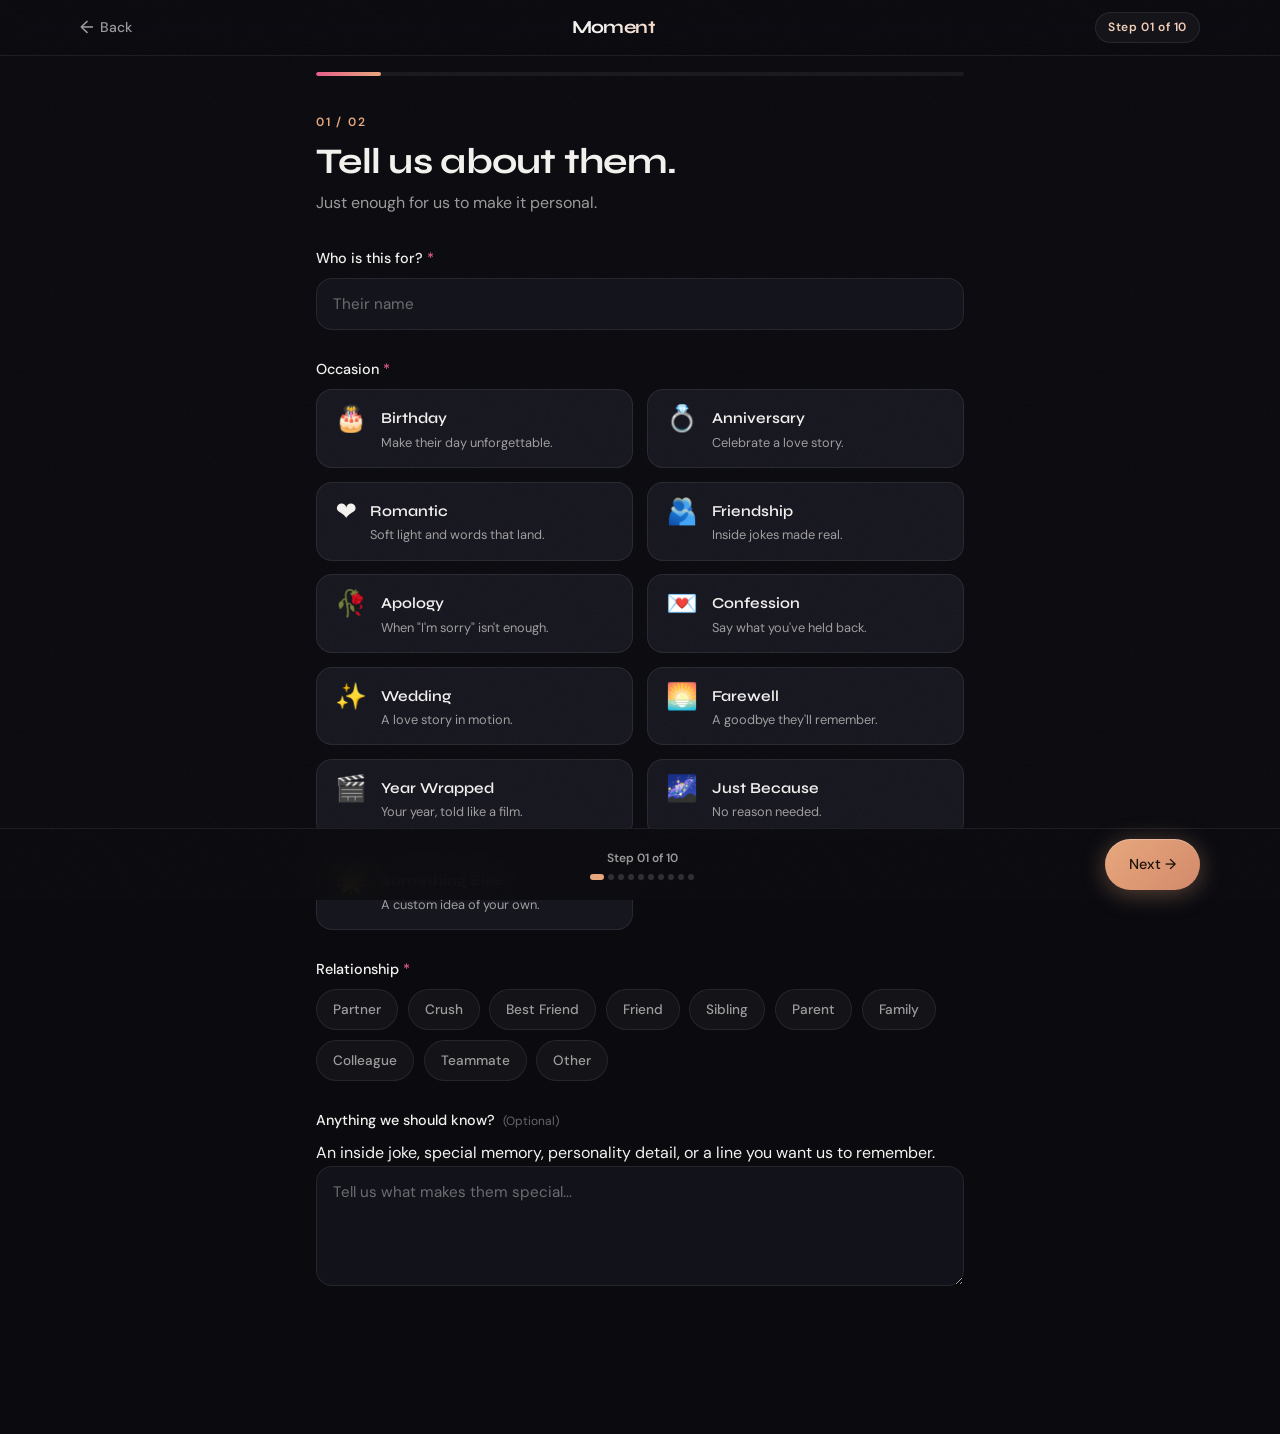
==== commit 37c5eb19: "Update create.html" ====
--- a/create.html
+++ b/create.html
@@ -3,28 +3,25 @@
 <head>
   <meta charset="UTF-8">
   <meta name="viewport" content="width=device-width, initial-scale=1.0">
-  <meta name="description" content="Create your custom interactive digital experience with Moment. Tell us your story and we'll bring it to life.">
+  <meta name="description" content="Create your custom interactive digital experience with Moment.">
   <meta name="theme-color" content="#0a0a0f">
-
   <link rel="icon" href="assets/favicon.ico" type="image/x-icon">
   <link rel="stylesheet" href="style.css">
   <link rel="stylesheet" href="create.css">
   <title>Create Your Experience — Moment</title>
 </head>
-<body>
+<body class="create-page">
 
-  <!-- Navigation -->
   <header class="nav nav--scrolled" id="create-nav">
     <div class="nav__inner">
       <a href="index.html" class="nav__back" aria-label="Back to home">
         <span class="nav__back-icon">←</span> Back
       </a>
       <a href="index.html" class="nav__logo" data-brand>Moment</a>
-      <div class="nav__step-badge" id="step-badge">Step 1 of 10</div>
+      <div class="nav__step-badge" id="step-badge">01 / 02</div>
     </div>
   </header>
 
-  <!-- Draft Restore Banner -->
   <div class="draft-banner is-hidden" id="draft-banner" role="alert">
     <div class="draft-banner__content">
       <span class="draft-banner__icon">💾</span>
@@ -38,583 +35,159 @@
 
   <main class="create-main">
     <div class="container create-container">
-      
-      <!-- Top Progress Bar -->
       <div class="progress-bar-wrap" aria-hidden="true">
         <div class="progress-bar-track">
-          <div class="progress-bar-fill" id="progress-fill" style="width: 10%;"></div>
+          <div class="progress-bar-fill" id="progress-fill" style="width: 50%;"></div>
         </div>
       </div>
 
-      <!-- Form Container -->
       <form id="experience-form" class="create-form" novalidate>
 
-        <!-- STEP 1: OCCASION -->
         <section class="form-step form-step--active" data-step="1" id="step-1">
           <div class="step-header">
-            <span class="step-number">01 / 10</span>
-            <h1 class="step-title">What are we making?</h1>
-            <p class="step-subtitle">Choose the kind of experience you want us to create.</p>
-          </div>
-
-          <div class="options-grid options-grid--occasions" id="occasion-options">
-            <button type="button" class="option-card" data-occasion="romantic">
-              <span class="option-card__icon">❤️</span>
-              <div class="option-card__text">
-                <strong class="option-card__title">Romantic</strong>
-                <span class="option-card__desc">Soft light, slow reveals, and words that land.</span>
-              </div>
-            </button>
-
-            <button type="button" class="option-card" data-occasion="apology">
-              <span class="option-card__icon">🥀</span>
-              <div class="option-card__text">
-                <strong class="option-card__title">Apology</strong>
-                <span class="option-card__desc">When "I'm sorry" isn't enough.</span>
-              </div>
-            </button>
-
-            <button type="button" class="option-card" data-occasion="birthday">
-              <span class="option-card__icon">😂</span>
-              <div class="option-card__text">
-                <strong class="option-card__title">Birthday</strong>
-                <span class="option-card__desc">Make their birthday unforgettable.</span>
-              </div>
-            </button>
-
-            <button type="button" class="option-card" data-occasion="yearWrapped">
-              <span class="option-card__icon">🎬</span>
-              <div class="option-card__text">
-                <strong class="option-card__title">New Year / Year Wrapped</strong>
-                <span class="option-card__desc">Your year, told like a film.</span>
-              </div>
-            </button>
-
-            <button type="button" class="option-card" data-occasion="confession">
-              <span class="option-card__icon">💌</span>
-              <div class="option-card__text">
-                <strong class="option-card__title">Confession</strong>
-                <span class="option-card__desc">Say what you've been afraid to say.</span>
-              </div>
-            </button>
-
-            <button type="button" class="option-card" data-occasion="friendship">
-              <span class="option-card__icon">🫂</span>
-              <div class="option-card__text">
-                <strong class="option-card__title">Friendship</strong>
-                <span class="option-card__desc">Inside jokes turned into something real.</span>
-              </div>
-            </button>
-
-            <button type="button" class="option-card" data-occasion="wedding">
-              <span class="option-card__icon">💍</span>
-              <div class="option-card__text">
-                <strong class="option-card__title">Wedding</strong>
-                <span class="option-card__desc">Turn an invitation into an experience.</span>
-              </div>
-            </button>
-
-            <button type="button" class="option-card" data-occasion="farewell">
-              <span class="option-card__icon">🎓</span>
-              <div class="option-card__text">
-                <strong class="option-card__title">Farewell</strong>
-                <span class="option-card__desc">Send them off with something they'll cherish.</span>
-              </div>
-            </button>
-
-            <button type="button" class="option-card" data-occasion="anniversary">
-              <span class="option-card__icon">✨</span>
-              <div class="option-card__text">
-                <strong class="option-card__title">Anniversary</strong>
-                <span class="option-card__desc">Every chapter of your story, alive.</span>
-              </div>
-            </button>
-
-            <button type="button" class="option-card" data-occasion="memories">
-              <span class="option-card__icon">🎧</span>
-              <div class="option-card__text">
-                <strong class="option-card__title">Memories / Soundtrack</strong>
-                <span class="option-card__desc">A soundtrack to your favorite moments.</span>
-              </div>
-            </button>
-
-            <button type="button" class="option-card" data-occasion="justBecause">
-              <span class="option-card__icon">🌌</span>
-              <div class="option-card__text">
-                <strong class="option-card__title">Just Because</strong>
-                <span class="option-card__desc">No reason needed to make them smile.</span>
-              </div>
-            </button>
-
-            <button type="button" class="option-card" data-occasion="other">
-              <span class="option-card__icon">🕵️</span>
-              <div class="option-card__text">
-                <strong class="option-card__title">Something Else</strong>
-                <span class="option-card__desc">A custom idea you have in mind.</span>
-              </div>
-            </button>
-          </div>
-          <div class="field-error-msg" id="error-step-1">Please select an occasion to continue.</div>
-        </section>
-
-        <!-- STEP 2: ABOUT THEM -->
-        <section class="form-step" data-step="2" id="step-2">
-          <div class="step-header">
-            <span class="step-number">02 / 10</span>
-            <h2 class="step-title">Who are we making this for?</h2>
-            <p class="step-subtitle">Help us get a feel for who they are.</p>
+            <span class="step-number">01 / 02</span>
+            <h1 class="step-title">Tell us about them.</h1>
+            <p class="step-subtitle">Just enough for us to make it personal.</p>
           </div>
 
           <div class="form-group">
-            <label class="form-label" for="recipient-name">Recipient's Name <span class="required-star">*</span></label>
-            <input type="text" id="recipient-name" class="form-control" placeholder="e.g. Sarah, Alex, Mom..." required>
-            <div class="field-error-msg" id="error-recipient-name">Please enter their name.</div>
+            <label class="form-label" for="recipient-name">Who is this for? <span class="required-star">*</span></label>
+            <input type="text" id="recipient-name" class="form-control" placeholder="Their name" autocomplete="off" required>
+            <div class="field-error-msg" id="error-recipient-name" role="alert">Please enter their name.</div>
           </div>
 
           <div class="form-group">
-            <label class="form-label">What's your relationship with them?</label>
-            <div class="chips-grid" id="relationship-chips">
+            <label class="form-label">Occasion <span class="required-star">*</span></label>
+            <div class="options-grid options-grid--occasions" id="occasion-options" role="group" aria-label="Occasion">
+              <button type="button" class="option-card" data-occasion="birthday"><span class="option-card__icon">🎂</span><div class="option-card__text"><strong class="option-card__title">Birthday</strong><span class="option-card__desc">Make their day unforgettable.</span></div></button>
+              <button type="button" class="option-card" data-occasion="anniversary"><span class="option-card__icon">💍</span><div class="option-card__text"><strong class="option-card__title">Anniversary</strong><span class="option-card__desc">Celebrate a love story.</span></div></button>
+              <button type="button" class="option-card" data-occasion="romantic"><span class="option-card__icon">❤️</span><div class="option-card__text"><strong class="option-card__title">Romantic</strong><span class="option-card__desc">Soft light and words that land.</span></div></button>
+              <button type="button" class="option-card" data-occasion="friendship"><span class="option-card__icon">🫂</span><div class="option-card__text"><strong class="option-card__title">Friendship</strong><span class="option-card__desc">Inside jokes made real.</span></div></button>
+              <button type="button" class="option-card" data-occasion="apology"><span class="option-card__icon">🥀</span><div class="option-card__text"><strong class="option-card__title">Apology</strong><span class="option-card__desc">When "I'm sorry" isn't enough.</span></div></button>
+              <button type="button" class="option-card" data-occasion="confession"><span class="option-card__icon">💌</span><div class="option-card__text"><strong class="option-card__title">Confession</strong><span class="option-card__desc">Say what you've held back.</span></div></button>
+              <button type="button" class="option-card" data-occasion="wedding"><span class="option-card__icon">✨</span><div class="option-card__text"><strong class="option-card__title">Wedding</strong><span class="option-card__desc">A love story in motion.</span></div></button>
+              <button type="button" class="option-card" data-occasion="farewell"><span class="option-card__icon">🌅</span><div class="option-card__text"><strong class="option-card__title">Farewell</strong><span class="option-card__desc">A goodbye they'll remember.</span></div></button>
+              <button type="button" class="option-card" data-occasion="yearWrapped"><span class="option-card__icon">🎬</span><div class="option-card__text"><strong class="option-card__title">Year Wrapped</strong><span class="option-card__desc">Your year, told like a film.</span></div></button>
+              <button type="button" class="option-card" data-occasion="justBecause"><span class="option-card__icon">🌌</span><div class="option-card__text"><strong class="option-card__title">Just Because</strong><span class="option-card__desc">No reason needed.</span></div></button>
+              <button type="button" class="option-card" data-occasion="other"><span class="option-card__icon">🌟</span><div class="option-card__text"><strong class="option-card__title">Something Else</strong><span class="option-card__desc">A custom idea of your own.</span></div></button>
+            </div>
+            <div class="field-error-msg" id="error-occasion" role="alert">Please choose an occasion.</div>
+          </div>
+
+          <div class="form-group">
+            <label class="form-label">Relationship <span class="required-star">*</span></label>
+            <div class="chips-grid" id="relationship-chips" role="group" aria-label="Relationship">
               <button type="button" class="chip-btn" data-rel="Partner">Partner</button>
               <button type="button" class="chip-btn" data-rel="Crush">Crush</button>
-              <button type="button" class="chip-btn" data-rel="Best friend">Best friend</button>
+              <button type="button" class="chip-btn" data-rel="Best Friend">Best Friend</button>
               <button type="button" class="chip-btn" data-rel="Friend">Friend</button>
               <button type="button" class="chip-btn" data-rel="Sibling">Sibling</button>
               <button type="button" class="chip-btn" data-rel="Parent">Parent</button>
               <button type="button" class="chip-btn" data-rel="Family">Family</button>
               <button type="button" class="chip-btn" data-rel="Colleague">Colleague</button>
+              <button type="button" class="chip-btn" data-rel="Teammate">Teammate</button>
               <button type="button" class="chip-btn" data-rel="Other">Other</button>
+            </div>
+            <div class="field-error-msg" id="error-relationship" role="alert">Please select a relationship.</div>
+          </div>
+
+          <div class="form-group">
+            <label class="form-label" for="about-them">Anything we should know? <span class="optional-tag">(Optional)</span></label>
+            <p class="field-hint">An inside joke, special memory, personality detail, or a line you want us to remember.</p>
+            <textarea id="about-them" class="form-control" rows="4" placeholder="Tell us what makes them special..."></textarea>
+          </div>
+        </section>
+
+        <section class="form-step" data-step="2" id="step-2">
+          <div class="step-header">
+            <span class="step-number">02 / 02</span>
+            <h1 class="step-title">Let's make it.</h1>
+            <p class="step-subtitle">One last thing.</p>
+          </div>
+
+          <div class="form-group">
+            <label class="form-label" for="customer-name">Your name <span class="required-star">*</span></label>
+            <input type="text" id="customer-name" class="form-control" placeholder="Your full name" autocomplete="name" required>
+            <div class="field-error-msg" id="error-customer-name" role="alert">Please enter your name.</div>
+          </div>
+
+          <div class="form-group">
+            <label class="form-label" for="customer-whatsapp">Where should we reach you? <span class="required-star">*</span></label>
+            <p class="field-hint">WhatsApp number or Instagram @username</p>
+            <input type="text" id="customer-whatsapp" class="form-control" placeholder="WhatsApp number or @username" required>
+            <div class="field-error-msg" id="error-customer-whatsapp" role="alert">Please enter WhatsApp or Instagram.</div>
+          </div>
+
+          <div class="form-group">
+            <label class="form-label">Package <span class="required-star">*</span></label>
+            <div class="packages-grid" id="packages-grid" role="group" aria-label="Package">
+              <div class="package-card" data-package="essential" role="button" tabindex="0">
+                <div class="package-card__header"><h3 class="package-card__title">ESSENTIAL</h3><div class="package-card__price">₹99</div></div>
+                <p class="package-card__tagline">Your story, turned into an interactive experience.</p>
+                <p class="package-card__media-note">No customer photos required.</p>
+                <ul class="package-card__features"><li>✓ Personalized experience</li><li>✓ Custom content</li><li>✓ Interactive animations</li><li>✓ Shareable link &amp; QR</li></ul>
+                <span class="package-card__btn btn btn--ghost">Choose Essential</span>
+              </div>
+              <div class="package-card package-card--popular" data-package="memories" role="button" tabindex="0">
+                <div class="package-badge">Most Popular</div>
+                <div class="package-card__header"><h3 class="package-card__title">MEMORIES</h3><div class="package-card__price">₹149</div></div>
+                <p class="package-card__tagline">Bring your favorite memories into it.</p>
+                <p class="package-card__media-note">Photos collected via WhatsApp after ordering.</p>
+                <ul class="package-card__features"><li>✓ Everything in Essential</li><li>✓ Personalized photos</li><li>✓ Memory sections</li><li>✓ Shareable link &amp; QR</li></ul>
+                <span class="package-card__btn btn btn--primary">Choose Memories</span>
+              </div>
+              <div class="package-card" data-package="cinematic" role="button" tabindex="0">
+                <div class="package-card__header"><h3 class="package-card__title">CINEMATIC</h3><div class="package-card__price">₹199</div></div>
+                <p class="package-card__tagline">A full multimedia experience.</p>
+                <p class="package-card__media-note">Photos &amp; videos collected via WhatsApp after ordering.</p>
+                <ul class="package-card__features"><li>✓ Everything in Memories</li><li>✓ Video integration</li><li>✓ Cinematic treatment</li><li>✓ Shareable link &amp; QR</li></ul>
+                <span class="package-card__btn btn btn--ghost">Choose Cinematic</span>
+              </div>
+            </div>
+            <div class="price-breakdown-card" id="price-breakdown">
+              <div class="price-breakdown__banner">Only ₹50 to get started.</div>
+              <div class="price-breakdown__rows">
+                <div class="price-row"><span>Total</span><strong id="calc-total">₹149</strong></div>
+                <div class="price-row price-row--highlight"><span>Advance now</span><strong id="calc-advance">₹50</strong></div>
+                <div class="price-row"><span>Remaining later</span><strong id="calc-remaining">₹99</strong></div>
+              </div>
+            </div>
+            <div class="field-error-msg" id="error-package" role="alert">Please select a package.</div>
+
+            <div class="media-info-card" id="media-info-card">
+              <div class="media-info-card__icon" aria-hidden="true">💬</div>
+              <div class="media-info-card__body">
+                <h3 class="media-info-card__title">Media comes after.</h3>
+                <p class="media-info-card__text">Once you submit, we'll reach you on WhatsApp to collect any photos or videos your MOMENT needs.</p>
+              </div>
             </div>
           </div>
 
-          <div class="form-group">
-            <label class="form-label" for="recipient-personality">What are they like?</label>
-            <textarea id="recipient-personality" class="form-control" rows="3" placeholder="Funny, emotional, football obsessed, always late..."></textarea>
+          <div class="submit-state" id="submit-state-ready">
+            <button type="button" class="btn btn--primary btn--large btn--full" id="btn-submit-order">Submit Request →</button>
           </div>
-
-          <div class="form-group">
-            <label class="form-label" for="recipient-additional">Anything else we should know about them? <span class="optional-tag">(Optional)</span></label>
-            <textarea id="recipient-additional" class="form-control" rows="2" placeholder="Any specific traits, favorite things, or details..."></textarea>
-          </div>
-        </section>
-
-        <!-- STEP 3: THEIR STORY -->
-        <section class="form-step" data-step="3" id="step-3">
-          <div class="step-header">
-            <span class="step-number">03 / 10</span>
-            <h2 class="step-title">Their Story</h2>
-            <p class="step-subtitle">Tell us about them. We'll turn your story into an experience.</p>
-          </div>
-
-          <div class="form-group">
-            <label class="form-label" for="story-memory">What's one memory you'll never forget?</label>
-            <textarea id="story-memory" class="form-control" rows="3" placeholder="That night we stayed up talking until 4 AM..."></textarea>
-          </div>
-
-          <div class="form-group">
-            <label class="form-label" for="story-special">What makes them special to you?</label>
-            <textarea id="story-special" class="form-control" rows="3" placeholder="The way she always listens even when she's having a terrible day..."></textarea>
-          </div>
-
-          <div class="form-group">
-            <label class="form-label" for="story-jokes">Any inside jokes, nicknames or random things only you two understand?</label>
-            <textarea id="story-jokes" class="form-control" rows="2" placeholder="The chai incident 😂"></textarea>
-          </div>
-
-          <div class="form-group">
-            <label class="form-label" for="story-message">What do you want to say to them?</label>
-            <textarea id="story-message" class="form-control form-control--large" rows="5" placeholder="Write whatever you've been holding back. Your exact words will shape the experience."></textarea>
-          </div>
-
-          <div class="form-group">
-            <label class="form-label" for="story-notes">Anything else we should know? <span class="optional-tag">(Optional)</span></label>
-            <textarea id="story-notes" class="form-control" rows="2" placeholder="Extra context, background story, or instructions..."></textarea>
-          </div>
-        </section>
-
-        <!-- STEP 4: FEELING -->
-        <section class="form-step" data-step="4" id="step-4">
-          <div class="step-header">
-            <span class="step-number">04 / 10</span>
-            <h2 class="step-title">How should it feel?</h2>
-            <p class="step-subtitle">Set the emotional tone of the experience.</p>
-          </div>
-
-          <div class="form-group">
-            <label class="form-label">Overall Vibe / Mood <span class="hint-tag">(Select all that apply)</span></label>
-            <div class="chips-grid" id="mood-chips">
-              <button type="button" class="chip-btn" data-mood="❤️ Romantic">❤️ Romantic</button>
-              <button type="button" class="chip-btn" data-mood="🥹 Emotional">🥹 Emotional</button>
-              <button type="button" class="chip-btn" data-mood="😂 Funny">😂 Funny</button>
-              <button type="button" class="chip-btn" data-mood="😭 Apologetic">😭 Apologetic</button>
-              <button type="button" class="chip-btn" data-mood="✨ Wholesome">✨ Wholesome</button>
-              <button type="button" class="chip-btn" data-mood="🔥 Chaotic">🔥 Chaotic</button>
-              <button type="button" class="chip-btn" data-mood="🌙 Deep">🌙 Deep</button>
-              <button type="button" class="chip-btn" data-mood="🎀 Cute">🎀 Cute</button>
-              <button type="button" class="chip-btn" data-mood="🎬 Cinematic">🎬 Cinematic</button>
-              <button type="button" class="chip-btn" data-mood="🤍 Minimal">🤍 Minimal</button>
-              <button type="button" class="chip-btn" data-mood="💀 Roast">💀 Roast</button>
-            </div>
-          </div>
-
-          <div class="form-group">
-            <label class="form-label">What should they feel when they finish?</label>
-            <div class="chips-grid" id="reaction-chips">
-              <button type="button" class="chip-btn" data-reaction="Loved">Loved</button>
-              <button type="button" class="chip-btn" data-reaction="Emotional">Emotional</button>
-              <button type="button" class="chip-btn" data-reaction="Surprised">Surprised</button>
-              <button type="button" class="chip-btn" data-reaction="Laughing">Laughing</button>
-              <button type="button" class="chip-btn" data-reaction="Nostalgic">Nostalgic</button>
-              <button type="button" class="chip-btn" data-reaction="Special">Special</button>
-              <button type="button" class="chip-btn" data-reaction="Speechless">Speechless</button>
-            </div>
-          </div>
-
-          <div class="form-group slider-group">
-            <div class="slider-header">
-              <label class="form-label" for="intensity-slider">How intense should it be?</label>
-              <span class="slider-val-badge" id="intensity-val-label">Balanced</span>
-            </div>
-            <input type="range" id="intensity-slider" class="range-slider" min="1" max="5" value="3" step="1">
-            <div class="slider-labels">
-              <span>Subtle</span>
-              <span>FULL EMOTIONAL DAMAGE</span>
-            </div>
-          </div>
-        </section>
-
-        <!-- STEP 5: PHOTOS -->
-        <section class="form-step" data-step="5" id="step-5">
-          <div class="step-header">
-            <span class="step-number">05 / 10</span>
-            <h2 class="step-title">Photos & Videos</h2>
-            <p class="step-subtitle">Your package determines what media can be included.</p>
-          </div>
-
-          <div class="media-whatsapp-card" id="media-whatsapp-card">
-            <div class="media-whatsapp-card__intro">
-              <span class="media-whatsapp-card__icon" aria-hidden="true">📸</span>
-              <div>
-                <h3>What happens with your media?</h3>
-                <p id="media-notice-text">Photos are included with Memories and photos + videos are included with Cinematic.</p>
-              </div>
-            </div>
-
-            <div class="media-package-options" aria-label="Media included by package">
-              <div class="media-package-card" data-media-package="essential" aria-current="false">
-                <span class="media-package-card__name">ESSENTIAL</span>
-                <span class="media-package-card__price">₹99</span>
-                <span class="media-package-card__detail">Media not included</span>
-              </div>
-
-              <div class="media-package-card" data-media-package="memories" aria-current="false">
-                <span class="media-package-card__name">MEMORIES</span>
-                <span class="media-package-card__price">₹149</span>
-                <span class="media-package-card__detail">Photos included</span>
-              </div>
-
-              <div class="media-package-card" data-media-package="cinematic" aria-current="false">
-                <span class="media-package-card__name">CINEMATIC</span>
-                <span class="media-package-card__price">₹199</span>
-                <span class="media-package-card__detail">Photos + videos included</span>
-              </div>
-            </div>
-
-            <div class="media-whatsapp-card__selected">
-              <span class="media-whatsapp-card__check" aria-hidden="true">✓</span>
-              <div>
-                <strong id="media-selected-package">MEMORIES — ₹149</strong>
-                <p id="media-status-text">No uploads needed here.</p>
-              </div>
-            </div>
-
-            <div class="media-whatsapp-card__action">
-              <strong>No uploads needed here.</strong>
-              <p>After you submit your request, we'll contact you on WhatsApp and you'll send your photos/videos directly to us.</p>
-            </div>
-          </div>
-
-          <p class="privacy-note">
-            <span class="privacy-icon">🔒</span> Your media is collected privately through WhatsApp after we contact you.
-          </p>
-        </section>
-
-        <!-- STEP 6: STYLE -->
-        <section class="form-step" data-step="6" id="step-6">
-          <div class="step-header">
-            <span class="step-number">06 / 10</span>
-            <h2 class="step-title">Give it a vibe.</h2>
-            <p class="step-subtitle">Select the visual aesthetic for your experience.</p>
-          </div>
-
-          <div class="form-group">
-            <label class="form-label">Visual Style</label>
-            <div class="chips-grid" id="style-chips">
-              <button type="button" class="chip-btn" data-style="🎬 Cinematic">🎬 Cinematic</button>
-              <button type="button" class="chip-btn" data-style="🤍 Minimal">🤍 Minimal</button>
-              <button type="button" class="chip-btn" data-style="🎀 Cute">🎀 Cute</button>
-              <button type="button" class="chip-btn" data-style="✨ Elegant">✨ Elegant</button>
-              <button type="button" class="chip-btn" data-style="🌙 Dark">🌙 Dark</button>
-              <button type="button" class="chip-btn" data-style="🌈 Playful">🌈 Playful</button>
-              <button type="button" class="chip-btn" data-style="📜 Vintage">📜 Vintage</button>
-              <button type="button" class="chip-btn" data-style="❤️ Romantic">❤️ Romantic</button>
-              <button type="button" class="chip-btn" data-style="🔥 Chaotic">🔥 Chaotic</button>
-              <button type="button" class="chip-btn" data-style="🎲 Surprise Me">🎲 Surprise Me</button>
-            </div>
-          </div>
-
-          <div class="form-group">
-            <label class="form-label">Color Preference</label>
-            <div class="chips-grid" id="color-chips">
-              <button type="button" class="chip-btn" data-color="Let us choose">Let us choose</button>
-              <button type="button" class="chip-btn" data-color="Dark">Dark</button>
-              <button type="button" class="chip-btn" data-color="Warm">Warm</button>
-              <button type="button" class="chip-btn" data-color="Pastel">Pastel</button>
-              <button type="button" class="chip-btn" data-color="Black & White">Black & White</button>
-              <button type="button" class="chip-btn" data-color="Romantic">Romantic</button>
-              <button type="button" class="chip-btn" data-color="Custom">Custom</button>
-            </div>
-          </div>
-
-          <div class="form-group">
-            <label class="form-label" for="special-requests">Anything you definitely want included?</label>
-            <textarea id="special-requests" class="form-control" rows="3" placeholder='e.g. "Make it football themed.", "Use an anime aesthetic.", "Don't use pink.", "Include our chai joke."'></textarea>
-          </div>
-        </section>
-
-        <!-- STEP 7: PACKAGE -->
-        <section class="form-step" data-step="7" id="step-7">
-          <div class="step-header">
-            <span class="step-number">07 / 10</span>
-            <h2 class="step-title">Choose your experience.</h2>
-            <p class="step-subtitle">Select the package that fits your moment.</p>
-          </div>
-
-          <div class="packages-grid" id="packages-grid">
-            <!-- ESSENTIAL -->
-            <div class="package-card" data-package="essential">
-              <div class="package-card__header">
-                <h3 class="package-card__title">ESSENTIAL</h3>
-                <div class="package-card__price">₹99</div>
-              </div>
-              <p class="package-card__tagline">"Your story, turned into an interactive experience."</p>
-              <ul class="package-card__features">
-                <li>✓ Personalized experience</li>
-                <li>✓ Custom content</li>
-                <li>✓ Interactive animations</li>
-                <li>✓ Shareable link</li>
-                <li>✓ QR code</li>
-                <li class="feature-disabled">✕ No customer photos</li>
-              </ul>
-              <button type="button" class="btn btn--ghost package-card__btn">Choose Essential</button>
-            </div>
-
-            <!-- MEMORIES -->
-            <div class="package-card package-card--popular" data-package="memories">
-              <div class="package-badge">Most Popular</div>
-              <div class="package-card__header">
-                <h3 class="package-card__title">MEMORIES</h3>
-                <div class="package-card__price">₹149</div>
-              </div>
-              <p class="package-card__tagline">"Bring your favorite memories into it."</p>
-              <ul class="package-card__features">
-                <li>✓ Everything in Essential</li>
-                <li>✓ Personalized photos</li>
-                <li>✓ Photo/memory sections</li>
-                <li>✓ Custom photo interactions</li>
-                <li>✓ Shareable link</li>
-                <li>✓ QR code</li>
-              </ul>
-              <button type="button" class="btn btn--primary package-card__btn">Choose Memories</button>
-            </div>
-
-            <!-- CINEMATIC -->
-            <div class="package-card" data-package="cinematic">
-              <div class="package-card__header">
-                <h3 class="package-card__title">CINEMATIC</h3>
-                <div class="package-card__price">₹199</div>
-              </div>
-              <p class="package-card__tagline">"Turn it into a full multimedia experience."</p>
-              <ul class="package-card__features">
-                <li>✓ Everything in Memories</li>
-                <li>✓ Photo integration</li>
-                <li>✓ Cinematic treatment</li>
-                <li>✓ Advanced visual sections</li>
-                <li>✓ Shareable link</li>
-                <li>✓ QR code</li>
-              </ul>
-              <button type="button" class="btn btn--ghost package-card__btn">Choose Cinematic</button>
-            </div>
-          </div>
-
-          <div class="price-breakdown-card" id="price-breakdown">
-            <div class="price-breakdown__banner">Only ₹50 to get started.</div>
-            <div class="price-breakdown__rows">
-              <div class="price-row">
-                <span>Total Package Amount</span>
-                <strong id="calc-total">₹149</strong>
-              </div>
-              <div class="price-row price-row--highlight">
-                <span>Advance Required Now</span>
-                <strong id="calc-advance">₹50</strong>
-              </div>
-              <div class="price-row">
-                <span>Remaining Before Final Delivery</span>
-                <strong id="calc-remaining">₹99</strong>
-              </div>
-            </div>
-          </div>
-          <div class="field-error-msg" id="error-step-7">Please select a package to continue.</div>
-        </section>
-
-        <!-- STEP 8: DELIVERY -->
-        <section class="form-step" data-step="8" id="step-8">
-          <div class="step-header">
-            <span class="step-number">08 / 10</span>
-            <h2 class="step-title">Where should we send it?</h2>
-            <p class="step-subtitle">We'll contact you on WhatsApp with delivery and payment details.</p>
-          </div>
-
-          <div class="form-group">
-            <label class="form-label" for="customer-name">Your Name <span class="required-star">*</span></label>
-            <input type="text" id="customer-name" class="form-control" placeholder="Your full name" required>
-            <div class="field-error-msg" id="error-customer-name">Please enter your name.</div>
-          </div>
-
-          <div class="form-group">
-            <label class="form-label" for="customer-whatsapp">WhatsApp Number <span class="required-star">*</span></label>
-            <input type="tel" id="customer-whatsapp" class="form-control" placeholder="e.g. +91 9876543210" required>
-            <div class="field-error-msg" id="error-customer-whatsapp">Please enter a valid WhatsApp number.</div>
-          </div>
-
-          <div class="form-group">
-            <label class="form-label" for="customer-email">Email Address <span class="optional-tag">(Optional)</span></label>
-            <input type="email" id="customer-email" class="form-control" placeholder="name@example.com">
-          </div>
-
-          <div class="form-group">
-            <label class="form-label" for="customer-deadline">Date Needed / Deadline <span class="optional-tag">(Optional)</span></label>
-            <input type="date" id="customer-deadline" class="form-control">
-          </div>
-
-          <div class="form-group">
-            <label class="form-label">Preferred Delivery Method</label>
-            <div class="chips-grid" id="delivery-chips">
-              <button type="button" class="chip-btn chip-btn--selected" data-delivery="WhatsApp">WhatsApp</button>
-              <button type="button" class="chip-btn" data-delivery="Email">Email</button>
-              <button type="button" class="chip-btn" data-delivery="Both">Both</button>
-            </div>
-          </div>
-        </section>
-
-        <!-- STEP 9: REVIEW -->
-        <section class="form-step" data-step="9" id="step-9">
-          <div class="step-header">
-            <span class="step-number">09 / 10</span>
-            <h2 class="step-title">Review Your Request</h2>
-            <p class="step-subtitle">Double check your details before submitting.</p>
-          </div>
-
-          <div class="review-card" id="review-card">
-            <!-- Review items dynamically populated by create.js -->
-          </div>
-
-          <div class="clear-responses-wrap">
-            <button type="button" class="btn-clear-responses" id="btn-clear-responses">Clear all responses</button>
-          </div>
-        </section>
-
-        <!-- STEP 10: SUBMIT & PAYMENT -->
-        <section class="form-step" data-step="10" id="step-10">
-          <!-- State 1: Submit Ready -->
-          <div class="submit-state" id="submit-state-ready">
-            <div class="step-header text-center">
-              <span class="step-number">10 / 10</span>
-              <h1 class="step-title">Ready to make it?</h1>
-              <p class="step-subtitle">You give us the story. We'll turn it into something they'll remember.</p>
-            </div>
-
-            <div class="submit-action-box">
-              <button type="button" class="btn btn--primary btn--large btn--full" id="btn-submit-order">
-                Submit My Request →
-              </button>
-            </div>
-          </div>
-
-          <!-- State 1.5: Submission Error Screen -->
           <div class="submit-error-state is-hidden" id="submit-error-state">
             <div class="payment-card" style="border-color: rgba(232, 93, 138, 0.5);">
               <span class="payment-icon">⚠️</span>
               <h2 class="payment-title">We couldn't send your request yet.</h2>
-              <p class="payment-subtitle" id="error-message-text">Please check your internet connection or try again. Your form responses are safe.</p>
-              <div class="payment-action-wrap">
-                <button type="button" class="btn btn--primary btn--large btn--full" id="btn-retry-submit">
-                  Try Again
-                </button>
-              </div>
+              <p class="payment-subtitle" id="error-message-text">Please try again. Your responses are safe.</p>
+              <button type="button" class="btn btn--primary btn--large btn--full" id="btn-retry-submit">Try Again</button>
             </div>
           </div>
-
-          <!-- State 2: Payment / Advance Screen (Shows after submission) -->
-          <div class="payment-state is-hidden" id="payment-state">
-            <div class="payment-card">
-              <div class="payment-card__header">
-                <span class="payment-icon">❤️</span>
-                <h2 class="payment-title">You're almost there.</h2>
-                <p class="payment-subtitle">Your request has been received. A ₹50 advance starts your order.</p>
-              </div>
-
-              <div class="payment-amount-box">
-                <span class="payment-label">ADVANCE PAYMENT</span>
-                <div class="payment-amount">₹50</div>
-              </div>
-
-              <div class="payment-action-wrap">
-                <button type="button" class="btn btn--primary btn--large btn--full" id="btn-pay-advance">
-                  Pay ₹50 Advance →
-                </button>
-                <div class="payment-notice-text" id="payment-notice-text">
-                  We'll start creating your experience after the ₹50 advance. The remaining balance is due before final delivery.
-                </div>
-              </div>
-            </div>
-          </div>
-
-          <!-- State 3: Final Confirmation Screen -->
-          <div class="confirmation-state is-hidden" id="confirmation-state">
-            <div class="confirmation-card">
-              <div class="confirmation-icon">✨</div>
-              <h2 class="confirmation-title">Your request is in. ❤️</h2>
-              <p class="confirmation-lead">Now the fun part begins.</p>
-              <p class="confirmation-body">
-                We'll contact you on WhatsApp with the next steps.
-              </p>
-              <div class="confirmation-cta">
-                <a href="index.html" class="btn btn--ghost">Return to Home</a>
-              </div>
-            </div>
-          </div>
-
+          <div class="confirmation-state is-hidden" id="confirmation-state"></div>
         </section>
-
       </form>
     </div>
   </main>
 
-  <!-- Sticky Bottom Navigation Bar -->
   <footer class="create-bar" id="create-bar">
     <div class="container create-bar__inner">
-      <button type="button" class="btn btn--ghost" id="btn-prev" style="visibility: hidden;">
-        ← Back
-      </button>
-
+      <button type="button" class="btn btn--ghost" id="btn-prev" style="visibility: hidden;">← Back</button>
       <div class="create-bar__status">
-        <span class="create-bar__step-text" id="bar-step-text">Step 1 of 10</span>
+        <span class="create-bar__step-text" id="bar-step-text">Step 1 of 2</span>
         <div class="create-bar__dots" id="bar-dots"></div>
       </div>
-
-      <button type="button" class="btn btn--primary" id="btn-next">
-        Next →
-      </button>
+      <button type="button" class="btn btn--primary" id="btn-next">Next →</button>
     </div>
   </footer>
 
